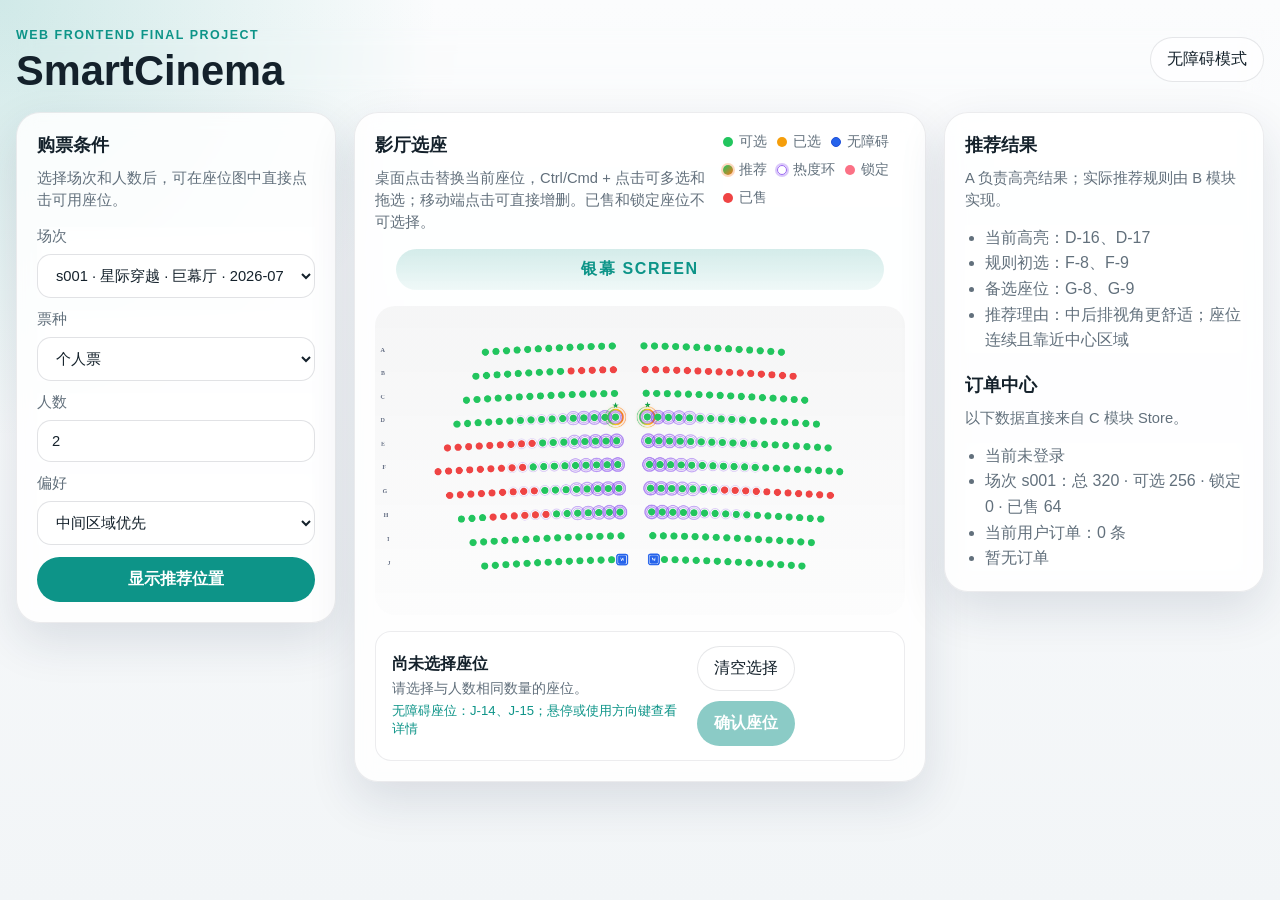
==== 03_源码/index.html @ 5b114b1e "feat: visualize recommendation and seat heat" ====
<!doctype html>
<html lang="zh-CN">
  <head>
    <meta charset="UTF-8" />
    <meta name="viewport" content="width=device-width, initial-scale=1.0" />
    <title>SmartCinema</title>
    <link rel="stylesheet" href="./css/style.css" />
  </head>
  <body>
    <div class="app-shell">
      <header class="topbar">
        <div>
          <p class="eyebrow">Web Frontend Final Project</p>
          <h1>SmartCinema</h1>
        </div>
        <button class="ghost-button" type="button">无障碍模式</button>
      </header>

      <main class="page-grid">
        <section class="panel form-panel">
          <h2>购票条件</h2>
          <p class="panel-note">选择场次和人数后，可在座位图中直接点击可用座位。</p>
          <form class="ticket-form" onsubmit="return false">
            <label>
              场次
              <select id="schedule-select" aria-label="场次"></select>
            </label>
            <label>
              票种
              <select id="ticket-type" aria-label="票种">
                <option value="single">个人票</option>
                <option value="couple">情侣票</option>
                <option value="family">家庭票</option>
                <option value="group">团体票</option>
              </select>
            </label>
            <label>
              人数
              <input id="people-count" type="number" min="1" max="8" value="2" aria-label="人数" />
            </label>
            <label>
              偏好
              <select id="preference" aria-label="偏好">
                <option value="center">中间区域优先</option>
                <option value="back">后排优先</option>
                <option value="aisle">靠过道优先</option>
              </select>
            </label>
            <button id="recommend-button" type="button" class="primary-button">显示推荐位置</button>
          </form>
        </section>

        <section class="panel seat-panel">
          <div class="panel-head">
            <div>
              <h2>影厅选座</h2>
              <p class="panel-note">桌面点击替换当前座位，Ctrl/Cmd + 点击可多选和拖选；移动端点击可直接增删。已售和锁定座位不可选择。</p>
            </div>
            <div class="legend" aria-label="座位状态图例">
              <span><i class="seat-dot available"></i>可选</span>
              <span><i class="seat-dot selected"></i>已选</span>
              <span><i class="seat-dot accessible"></i>无障碍</span>
              <span><i class="seat-dot recommended"></i>推荐</span>
              <span><i class="seat-dot heat"></i>热度环</span>
              <span><i class="seat-dot reserved"></i>锁定</span>
              <span><i class="seat-dot sold"></i>已售</span>
            </div>
          </div>

          <div class="screen-label">银幕 SCREEN</div>
          <canvas id="seat-canvas" width="960" height="560" tabindex="0" aria-label="影厅座位图"></canvas>

          <div class="selection-bar" aria-live="polite">
            <div>
              <strong id="selection-text">尚未选择座位</strong>
              <p id="selection-feedback" class="selection-feedback">请选择与人数相同数量的座位。</p>
              <p id="hover-seat" class="hover-seat">悬停或使用方向键查看座位号</p>
            </div>
            <div class="selection-actions">
              <button id="clear-selection" class="ghost-button" type="button">清空选择</button>
              <button id="submit-selection" class="primary-button" type="button" disabled>确认座位</button>
            </div>
          </div>
        </section>

        <aside class="panel side-panel">
          <section>
            <h2>推荐结果</h2>
            <p class="panel-note">A 负责高亮结果；实际推荐规则由 B 模块实现。</p>
            <ul class="result-list" id="recommendation-list"></ul>
          </section>

          <section>
            <h2>订单中心</h2>
            <p class="panel-note">以下数据直接来自 C 模块 Store。</p>
            <ul class="result-list" id="order-list"></ul>
          </section>
        </aside>
      </main>
    </div>

    <script type="module" src="./js/app.js?v=a-seatmap-3"></script>
  </body>
</html>
---- 03_源码/css/style.css ----
:root {
  color-scheme: light;
  --bg: #f2f5f7;
  --panel: rgba(255, 255, 255, 0.84);
  --panel-border: rgba(16, 24, 40, 0.08);
  --text: #14212b;
  --muted: #62707c;
  --accent: #0d9488;
  --accent-soft: rgba(13, 148, 136, 0.12);
  --danger: #ef4444;
  --warning: #f59e0b;
  --success: #22c55e;
  --shadow: 0 18px 48px rgba(24, 39, 75, 0.12);
  font-family: "Segoe UI", "PingFang SC", "Microsoft YaHei", sans-serif;
}

* {
  box-sizing: border-box;
}

body {
  margin: 0;
  min-height: 100vh;
  color: var(--text);
  background:
    radial-gradient(circle at top left, rgba(13, 148, 136, 0.18), transparent 28%),
    linear-gradient(180deg, #fbfcfd 0%, var(--bg) 100%);
}

button,
input,
select {
  font: inherit;
}

.app-shell {
  width: min(1400px, calc(100vw - 32px));
  margin: 0 auto;
  padding: 28px 0 40px;
}

.topbar,
.panel,
.ticket-form label,
.legend,
.result-list {
  backdrop-filter: blur(10px);
}

.topbar {
  display: flex;
  justify-content: space-between;
  align-items: center;
  gap: 16px;
  margin-bottom: 20px;
}

.eyebrow {
  margin: 0 0 8px;
  color: var(--accent);
  font-size: 0.78rem;
  font-weight: 700;
  letter-spacing: 0.12em;
  text-transform: uppercase;
}

h1,
h2,
p {
  margin: 0;
}

h1 {
  font-size: clamp(1.9rem, 2vw + 1rem, 3.2rem);
  line-height: 1;
}

h2 {
  font-size: 1.1rem;
  margin-bottom: 10px;
}

.page-grid {
  display: grid;
  grid-template-columns: 320px minmax(0, 1fr) 320px;
  gap: 18px;
  align-items: start;
}

.panel {
  background: var(--panel);
  border: 1px solid var(--panel-border);
  border-radius: 24px;
  box-shadow: var(--shadow);
  padding: 20px;
}

.panel-note {
  color: var(--muted);
  font-size: 0.92rem;
  line-height: 1.5;
}

.panel-head {
  display: flex;
  justify-content: space-between;
  gap: 16px;
  align-items: flex-start;
  margin-bottom: 16px;
}

.ticket-form {
  display: grid;
  gap: 12px;
  margin-top: 16px;
}

.ticket-form label {
  display: grid;
  gap: 8px;
  color: var(--muted);
  font-size: 0.92rem;
}

.ticket-form input,
.ticket-form select {
  width: 100%;
  border: 1px solid rgba(15, 23, 42, 0.12);
  border-radius: 14px;
  padding: 12px 14px;
  background: rgba(255, 255, 255, 0.88);
  color: var(--text);
}

.primary-button,
.ghost-button {
  border-radius: 999px;
  padding: 11px 16px;
  border: 1px solid transparent;
  cursor: pointer;
}

.primary-button {
  background: var(--accent);
  color: white;
  font-weight: 700;
}

.ghost-button {
  background: rgba(255, 255, 255, 0.7);
  border-color: rgba(15, 23, 42, 0.1);
  color: var(--text);
}

.screen-label {
  width: min(560px, 92%);
  margin: 0 auto 16px;
  padding: 10px 16px;
  border-radius: 999px;
  background: linear-gradient(180deg, rgba(13, 148, 136, 0.18), rgba(13, 148, 136, 0.06));
  color: var(--accent);
  text-align: center;
  font-weight: 700;
  letter-spacing: 0.1em;
}

#seat-canvas {
  width: 100%;
  height: auto;
  display: block;
  border-radius: 20px;
  background:
    linear-gradient(180deg, rgba(11, 18, 32, 0.04), rgba(11, 18, 32, 0.01)),
    rgba(255, 255, 255, 0.82);
}

.legend {
  display: flex;
  gap: 10px;
  flex-wrap: wrap;
  color: var(--muted);
  font-size: 0.85rem;
}

.legend span {
  display: inline-flex;
  align-items: center;
  gap: 6px;
}

.seat-dot {
  width: 10px;
  height: 10px;
  border-radius: 999px;
  display: inline-block;
}

.seat-dot.available {
  background: var(--success);
}

.seat-dot.selected {
  background: var(--warning);
}

.seat-dot.accessible {
  background: #2563eb;
  border: 1px solid #1d4ed8;
}

.seat-dot.recommended {
  background: linear-gradient(135deg, #22c55e, #f97316);
  box-shadow: 0 0 0 2px rgba(249, 115, 22, 0.28);
  animation: recommendation-pulse 1.2s ease-in-out infinite alternate;
}

.seat-dot.heat {
  background: transparent;
  border: 1px solid rgba(124, 58, 237, 0.75);
  box-shadow: 0 0 0 2px rgba(124, 58, 237, 0.28);
}

@keyframes recommendation-pulse {
  from {
    transform: scale(0.88);
    box-shadow: 0 0 0 1px rgba(34, 197, 94, 0.25);
  }
  to {
    transform: scale(1.16);
    box-shadow: 0 0 0 3px rgba(249, 115, 22, 0.42);
  }
}

.seat-dot.reserved {
  background: #fb7185;
}

.seat-dot.sold {
  background: var(--danger);
}

.selection-bar {
  display: flex;
  align-items: center;
  justify-content: space-between;
  gap: 16px;
  margin-top: 16px;
  padding: 14px 16px;
  border: 1px solid rgba(15, 23, 42, 0.08);
  border-radius: 16px;
  background: rgba(255, 255, 255, 0.72);
}

.selection-actions {
  display: flex;
  gap: 10px;
  flex-wrap: wrap;
}

button:disabled {
  cursor: not-allowed;
  opacity: 0.48;
}

.selection-feedback {
  margin-top: 4px;
  color: var(--muted);
  font-size: 0.88rem;
}

.hover-seat {
  margin-top: 4px;
  color: var(--accent);
  font-size: 0.82rem;
}

.selection-feedback[data-type="success"] {
  color: #15803d;
}

.selection-feedback[data-type="warning"] {
  color: #b45309;
}

#seat-canvas:focus-visible {
  outline: 3px solid rgba(13, 148, 136, 0.35);
  outline-offset: 3px;
}

.side-panel {
  display: grid;
  gap: 20px;
}

.result-list {
  margin: 14px 0 0;
  padding-left: 20px;
  color: var(--muted);
  line-height: 1.6;
}

@media (max-width: 1180px) {
  .page-grid {
    grid-template-columns: 1fr;
  }
}

@media (max-width: 720px) {
  .app-shell {
    width: min(100vw - 20px, 1400px);
    padding-top: 18px;
  }

  .topbar,
  .panel-head,
  .selection-bar {
    flex-direction: column;
    align-items: stretch;
  }

  .selection-actions > button {
    flex: 1;
  }

  .panel {
    border-radius: 18px;
    padding: 16px;
  }
}
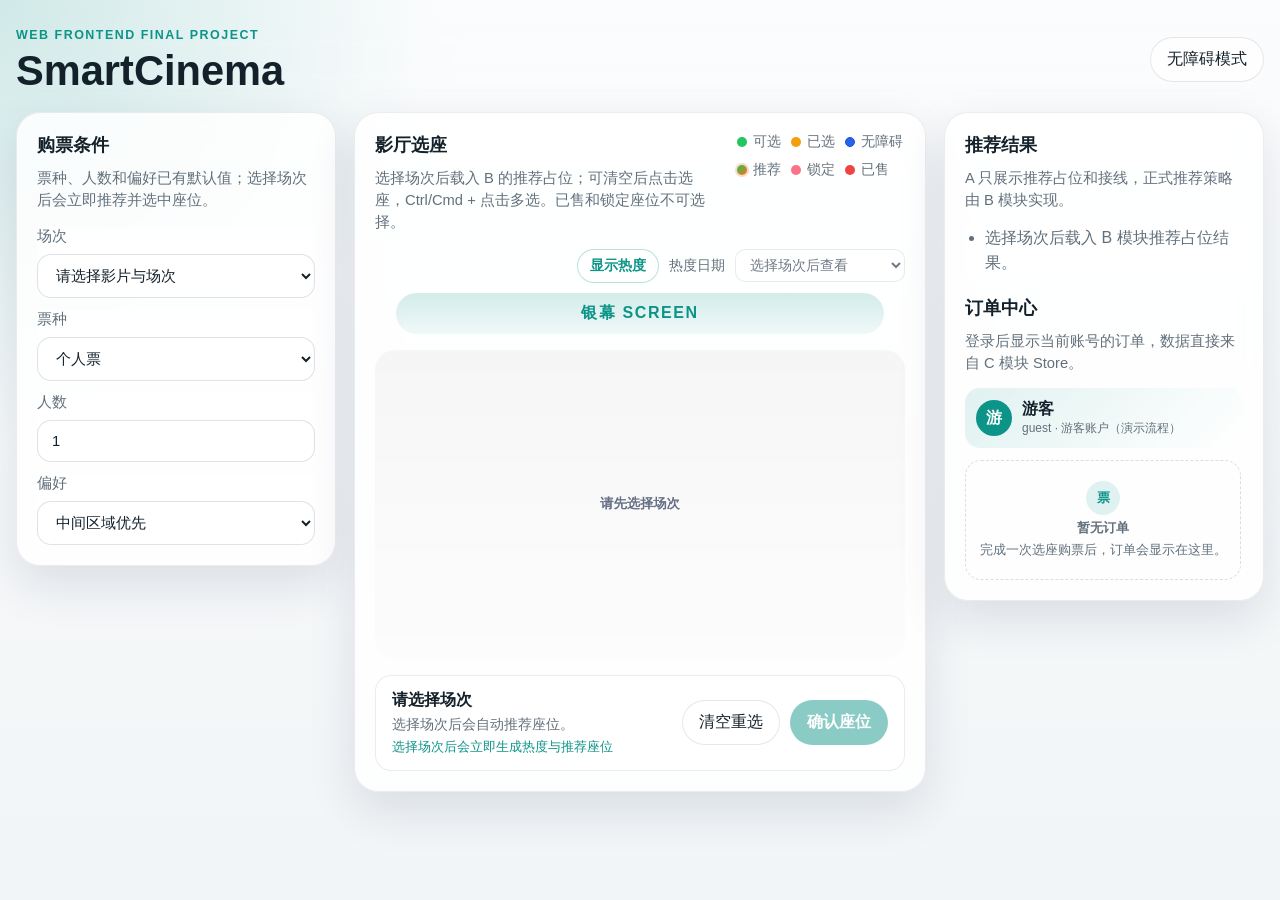
==== commit 93399d5c: "feat: complete canvas booking integration" ====
--- a/03_源码/index.html
+++ b/03_源码/index.html
@@ -13,13 +13,13 @@
           <p class="eyebrow">Web Frontend Final Project</p>
           <h1>SmartCinema</h1>
         </div>
-        <button class="ghost-button" type="button">无障碍模式</button>
+        <button id="accessibility-mode-button" class="ghost-button" type="button" aria-pressed="false">无障碍模式</button>
       </header>
 
       <main class="page-grid">
         <section class="panel form-panel">
           <h2>购票条件</h2>
-          <p class="panel-note">选择场次和人数后，可在座位图中直接点击可用座位。</p>
+          <p class="panel-note">票种、人数和偏好已有默认值；选择场次后会立即推荐并选中座位。</p>
           <form class="ticket-form" onsubmit="return false">
             <label>
               场次
@@ -36,7 +36,7 @@
             </label>
             <label>
               人数
-              <input id="people-count" type="number" min="1" max="8" value="2" aria-label="人数" />
+              <input id="people-count" type="number" min="1" value="1" aria-label="人数" />
             </label>
             <label>
               偏好
@@ -46,7 +46,6 @@
                 <option value="aisle">靠过道优先</option>
               </select>
             </label>
-            <button id="recommend-button" type="button" class="primary-button">显示推荐位置</button>
           </form>
         </section>
 
@@ -54,30 +53,39 @@
           <div class="panel-head">
             <div>
               <h2>影厅选座</h2>
-              <p class="panel-note">桌面点击替换当前座位，Ctrl/Cmd + 点击可多选和拖选；移动端点击可直接增删。已售和锁定座位不可选择。</p>
+              <p class="panel-note">选择场次后载入 B 的推荐占位；可清空后点击选座，Ctrl/Cmd + 点击多选。已售和锁定座位不可选择。</p>
             </div>
             <div class="legend" aria-label="座位状态图例">
               <span><i class="seat-dot available"></i>可选</span>
               <span><i class="seat-dot selected"></i>已选</span>
               <span><i class="seat-dot accessible"></i>无障碍</span>
               <span><i class="seat-dot recommended"></i>推荐</span>
-              <span><i class="seat-dot heat"></i>热度环</span>
+              <span class="heat-legend-item" hidden><i class="seat-dot heat-hot"></i>热门</span>
+              <span class="heat-legend-item" hidden><i class="seat-dot heat-medium"></i>一般</span>
+              <span class="heat-legend-item" hidden><i class="seat-dot heat-cold"></i>冷门</span>
               <span><i class="seat-dot reserved"></i>锁定</span>
               <span><i class="seat-dot sold"></i>已售</span>
             </div>
           </div>
 
+          <div class="heat-toolbar">
+            <button id="heat-toggle" class="heat-toggle" type="button" aria-pressed="false">显示热度</button>
+            <label for="heat-day-select">热度日期</label>
+            <select id="heat-day-select" aria-label="热度日期" disabled>
+              <option value="6">选择场次后查看</option>
+            </select>
+          </div>
           <div class="screen-label">银幕 SCREEN</div>
           <canvas id="seat-canvas" width="960" height="560" tabindex="0" aria-label="影厅座位图"></canvas>
 
           <div class="selection-bar" aria-live="polite">
             <div>
-              <strong id="selection-text">尚未选择座位</strong>
-              <p id="selection-feedback" class="selection-feedback">请选择与人数相同数量的座位。</p>
-              <p id="hover-seat" class="hover-seat">悬停或使用方向键查看座位号</p>
+              <strong id="selection-text">请选择场次</strong>
+              <p id="selection-feedback" class="selection-feedback">选择场次后会自动推荐座位。</p>
+              <p id="hover-seat" class="hover-seat">选择场次后会立即生成热度与推荐座位</p>
             </div>
             <div class="selection-actions">
-              <button id="clear-selection" class="ghost-button" type="button">清空选择</button>
+              <button id="clear-selection" class="ghost-button" type="button">清空重选</button>
               <button id="submit-selection" class="primary-button" type="button" disabled>确认座位</button>
             </div>
           </div>
@@ -86,19 +94,32 @@
         <aside class="panel side-panel">
           <section>
             <h2>推荐结果</h2>
-            <p class="panel-note">A 负责高亮结果；实际推荐规则由 B 模块实现。</p>
+            <p class="panel-note">A 只展示推荐占位和接线，正式推荐策略由 B 模块实现。</p>
             <ul class="result-list" id="recommendation-list"></ul>
           </section>
 
           <section>
             <h2>订单中心</h2>
-            <p class="panel-note">以下数据直接来自 C 模块 Store。</p>
-            <ul class="result-list" id="order-list"></ul>
+            <p class="panel-note">登录后显示当前账号的订单，数据直接来自 C 模块 Store。</p>
+            <div id="order-list" class="order-center"></div>
           </section>
         </aside>
       </main>
     </div>
 
-    <script type="module" src="./js/app.js?v=a-seatmap-3"></script>
+    <dialog id="payment-dialog" class="payment-dialog" aria-labelledby="payment-dialog-title">
+      <div class="payment-dialog-card">
+        <p class="eyebrow">ORDER PAYMENT</p>
+        <h2 id="payment-dialog-title">确认支付</h2>
+        <div id="payment-summary" class="payment-summary"></div>
+        <p class="panel-note">座位已锁定 15 分钟。支付后变为已售，取消订单会立即释放座位。</p>
+        <div class="payment-actions">
+          <button id="cancel-payment" class="ghost-button" type="button">取消订单</button>
+          <button id="confirm-payment" class="primary-button" type="button">确认支付</button>
+        </div>
+      </div>
+    </dialog>
+
+    <script type="module" src="./js/app.js?v=guest-curve-1"></script>
   </body>
 </html>
--- a/03_源码/css/style.css
+++ b/03_源码/css/style.css
@@ -188,6 +188,10 @@
   gap: 6px;
 }
 
+.legend .heat-legend-item[hidden] {
+  display: none;
+}
+
 .seat-dot {
   width: 10px;
   height: 10px;
@@ -203,6 +207,53 @@
   background: var(--warning);
 }
 
+.payment-dialog {
+  width: min(92vw, 520px);
+  padding: 0;
+  border: 0;
+  border-radius: 24px;
+  background: transparent;
+  box-shadow: 0 24px 80px rgba(15, 23, 42, 0.3);
+}
+
+.payment-dialog::backdrop {
+  background: rgba(15, 23, 42, 0.48);
+  backdrop-filter: blur(5px);
+}
+
+.payment-dialog-card {
+  padding: 26px;
+  background: #ffffff;
+}
+
+.payment-summary {
+  display: grid;
+  gap: 8px;
+  margin: 18px 0;
+  padding: 16px;
+  border-radius: 16px;
+  background: #f8fafc;
+  color: #334155;
+}
+
+.payment-summary strong {
+  color: #0f172a;
+}
+
+.payment-actions {
+  display: flex;
+  justify-content: flex-end;
+  gap: 12px;
+  margin-top: 22px;
+}
+
+.ghost-button.is-active,
+.ghost-button[aria-pressed="true"] {
+  color: #1d4ed8;
+  border-color: rgba(37, 99, 235, 0.45);
+  background: rgba(219, 234, 254, 0.78);
+}
+
 .seat-dot.accessible {
   background: #2563eb;
   border: 1px solid #1d4ed8;
@@ -214,10 +265,54 @@
   animation: recommendation-pulse 1.2s ease-in-out infinite alternate;
 }
 
-.seat-dot.heat {
-  background: transparent;
-  border: 1px solid rgba(124, 58, 237, 0.75);
-  box-shadow: 0 0 0 2px rgba(124, 58, 237, 0.28);
+.seat-dot.heat-hot {
+  background: #ef4444;
+  box-shadow: 0 0 5px 3px rgba(239, 68, 68, 0.2);
+}
+
+.seat-dot.heat-medium {
+  background: #f59e0b;
+  box-shadow: 0 0 5px 3px rgba(245, 158, 11, 0.2);
+}
+
+.seat-dot.heat-cold {
+  background: #3b82f6;
+  box-shadow: 0 0 5px 3px rgba(59, 130, 246, 0.2);
+}
+
+.heat-toolbar {
+  display: flex;
+  align-items: center;
+  justify-content: flex-end;
+  gap: 10px;
+  margin: 10px 0;
+  color: var(--muted);
+  font-size: 0.86rem;
+}
+
+.heat-toggle {
+  padding: 7px 12px;
+  border: 1px solid rgba(13, 148, 136, 0.28);
+  border-radius: 999px;
+  background: rgba(255, 255, 255, 0.86);
+  color: var(--accent);
+  font-weight: 700;
+  cursor: pointer;
+}
+
+.heat-toggle[aria-pressed="true"] {
+  background: var(--accent);
+  color: #ffffff;
+  box-shadow: 0 5px 14px rgba(13, 148, 136, 0.24);
+}
+
+.heat-toolbar select {
+  min-width: 170px;
+  padding: 7px 10px;
+  border: 1px solid rgba(15, 23, 42, 0.12);
+  border-radius: 10px;
+  background: #ffffff;
+  color: #334155;
 }
 
 @keyframes recommendation-pulse {
@@ -299,6 +394,191 @@
   line-height: 1.6;
 }
 
+.order-center {
+  display: grid;
+  gap: 12px;
+  margin-top: 14px;
+}
+
+.order-account {
+  display: flex;
+  align-items: center;
+  gap: 10px;
+  padding: 11px;
+  border-radius: 15px;
+  background: linear-gradient(135deg, rgba(13, 148, 136, 0.12), rgba(255, 255, 255, 0.72));
+}
+
+.order-account > div {
+  display: grid;
+  min-width: 0;
+}
+
+.order-account span:not(.order-avatar),
+.order-owner {
+  color: var(--muted);
+  font-size: 0.75rem;
+}
+
+.order-avatar {
+  display: grid;
+  width: 36px;
+  height: 36px;
+  flex: 0 0 36px;
+  place-items: center;
+  border-radius: 50%;
+  background: var(--accent);
+  color: #ffffff;
+  font-weight: 800;
+}
+
+.inventory-summary {
+  display: flex;
+  flex-wrap: wrap;
+  gap: 5px 9px;
+  padding: 9px 11px;
+  border-radius: 12px;
+  background: #f8fafc;
+  color: var(--muted);
+  font-size: 0.74rem;
+}
+
+.inventory-summary strong {
+  width: 100%;
+  color: #334155;
+}
+
+.order-card-list {
+  display: grid;
+  gap: 10px;
+  max-height: 620px;
+  overflow: auto;
+  padding-right: 2px;
+}
+
+.order-card {
+  padding: 13px;
+  border: 1px solid rgba(15, 23, 42, 0.08);
+  border-radius: 16px;
+  background: rgba(255, 255, 255, 0.88);
+  box-shadow: 0 7px 20px rgba(15, 23, 42, 0.05);
+}
+
+.order-card-head,
+.order-card-actions {
+  display: flex;
+  justify-content: space-between;
+  align-items: flex-start;
+  gap: 8px;
+}
+
+.order-card-head > div {
+  display: grid;
+  min-width: 0;
+}
+
+.order-movie {
+  overflow: hidden;
+  font-weight: 800;
+  text-overflow: ellipsis;
+  white-space: nowrap;
+}
+
+.order-number {
+  color: #94a3b8;
+  font-size: 0.68rem;
+}
+
+.order-status {
+  flex: 0 0 auto;
+  padding: 3px 7px;
+  border-radius: 999px;
+  background: #f1f5f9;
+  color: #475569;
+  font-size: 0.7rem;
+  font-weight: 800;
+}
+
+.status-booked { background: #fef3c7; color: #b45309; }
+.status-purchased { background: #dcfce7; color: #15803d; }
+.status-cancelled,
+.status-refunded { background: #f1f5f9; color: #64748b; }
+
+.order-card-details {
+  display: grid;
+  grid-template-columns: 1fr 1fr;
+  gap: 7px 10px;
+  margin-top: 11px;
+  color: #334155;
+  font-size: 0.76rem;
+}
+
+.order-card-details span {
+  display: grid;
+  gap: 1px;
+}
+
+.order-card-details b {
+  color: #94a3b8;
+  font-size: 0.66rem;
+  font-weight: 600;
+}
+
+.pickup-code {
+  color: var(--accent);
+  font-weight: 900;
+  letter-spacing: 0.08em;
+}
+
+.order-owner {
+  margin-top: 8px;
+}
+
+.order-card-actions {
+  justify-content: flex-end;
+  margin-top: 11px;
+}
+
+.order-card-actions button {
+  padding: 6px 10px;
+  border: 0;
+  border-radius: 999px;
+  background: var(--accent);
+  color: #ffffff;
+  font-size: 0.73rem;
+  font-weight: 700;
+  cursor: pointer;
+}
+
+.order-card-actions .order-action-secondary {
+  border: 1px solid rgba(15, 23, 42, 0.1);
+  background: #ffffff;
+  color: #475569;
+}
+
+.order-empty {
+  display: grid;
+  justify-items: center;
+  gap: 5px;
+  padding: 20px 12px;
+  border: 1px dashed rgba(15, 23, 42, 0.14);
+  border-radius: 16px;
+  color: var(--muted);
+  text-align: center;
+  font-size: 0.8rem;
+}
+
+.order-empty-icon {
+  display: grid;
+  width: 34px;
+  height: 34px;
+  place-items: center;
+  border-radius: 50%;
+  background: var(--accent-soft);
+  color: var(--accent);
+  font-weight: 900;
+}
+
 @media (max-width: 1180px) {
   .page-grid {
     grid-template-columns: 1fr;
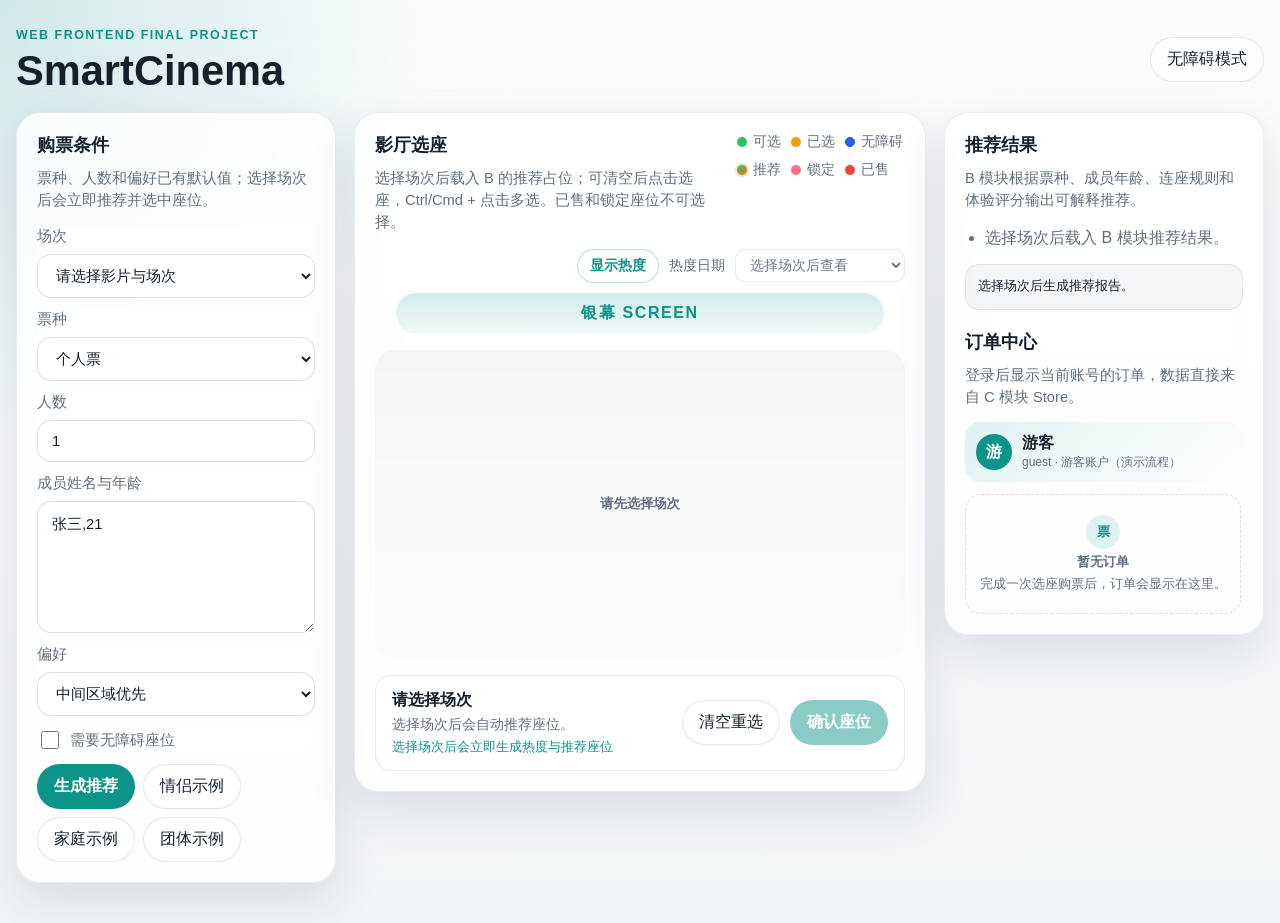
==== commit 4ff5412b: "feat: align recommendation module with dev store" ====
--- a/03_源码/index.html
+++ b/03_源码/index.html
@@ -39,6 +39,10 @@
               <input id="people-count" type="number" min="1" value="1" aria-label="人数" />
             </label>
             <label>
+              成员姓名与年龄
+              <textarea id="passengers-input" rows="5" aria-label="成员姓名与年龄" placeholder="张三,21&#10;李四,22">张三,21</textarea>
+            </label>
+            <label>
               偏好
               <select id="preference" aria-label="偏好">
                 <option value="center">中间区域优先</option>
@@ -46,6 +50,16 @@
                 <option value="aisle">靠过道优先</option>
               </select>
             </label>
+            <label class="checkbox-line">
+              <input id="need-accessibility" type="checkbox" />
+              需要无障碍座位
+            </label>
+            <div class="debug-buttons">
+              <button id="apply-recommendation" class="primary-button" type="button">生成推荐</button>
+              <button class="ghost-button" type="button" data-demo="couple">情侣示例</button>
+              <button class="ghost-button" type="button" data-demo="family">家庭示例</button>
+              <button class="ghost-button" type="button" data-demo="group">团体示例</button>
+            </div>
           </form>
         </section>
 
@@ -94,8 +108,9 @@
         <aside class="panel side-panel">
           <section>
             <h2>推荐结果</h2>
-            <p class="panel-note">A 只展示推荐占位和接线，正式推荐策略由 B 模块实现。</p>
+            <p class="panel-note">B 模块根据票种、成员年龄、连座规则和体验评分输出可解释推荐。</p>
             <ul class="result-list" id="recommendation-list"></ul>
+            <pre class="debug-output" id="recommendation-debug">选择场次后生成推荐报告。</pre>
           </section>
 
           <section>
--- a/03_源码/css/style.css
+++ b/03_源码/css/style.css
@@ -29,7 +29,8 @@
 
 button,
 input,
-select {
+select,
+textarea {
   font: inherit;
 }
 
@@ -123,13 +124,36 @@
 }
 
 .ticket-form input,
-.ticket-form select {
+.ticket-form select,
+.ticket-form textarea {
   width: 100%;
   border: 1px solid rgba(15, 23, 42, 0.12);
   border-radius: 14px;
   padding: 12px 14px;
   background: rgba(255, 255, 255, 0.88);
   color: var(--text);
+}
+
+.ticket-form textarea {
+  resize: vertical;
+  line-height: 1.45;
+}
+
+.checkbox-line {
+  grid-template-columns: auto 1fr;
+  align-items: center;
+  color: var(--text);
+}
+
+.checkbox-line input {
+  width: 18px;
+  height: 18px;
+}
+
+.debug-buttons {
+  display: flex;
+  gap: 8px;
+  flex-wrap: wrap;
 }
 
 .primary-button,
@@ -394,6 +418,17 @@
   line-height: 1.6;
 }
 
+.debug-output {
+  margin: 14px 0 0;
+  padding: 12px;
+  border: 1px solid rgba(15, 23, 42, 0.08);
+  border-radius: 14px;
+  background: rgba(15, 23, 42, 0.04);
+  color: var(--text);
+  white-space: pre-wrap;
+  line-height: 1.5;
+}
+
 .order-center {
   display: grid;
   gap: 12px;
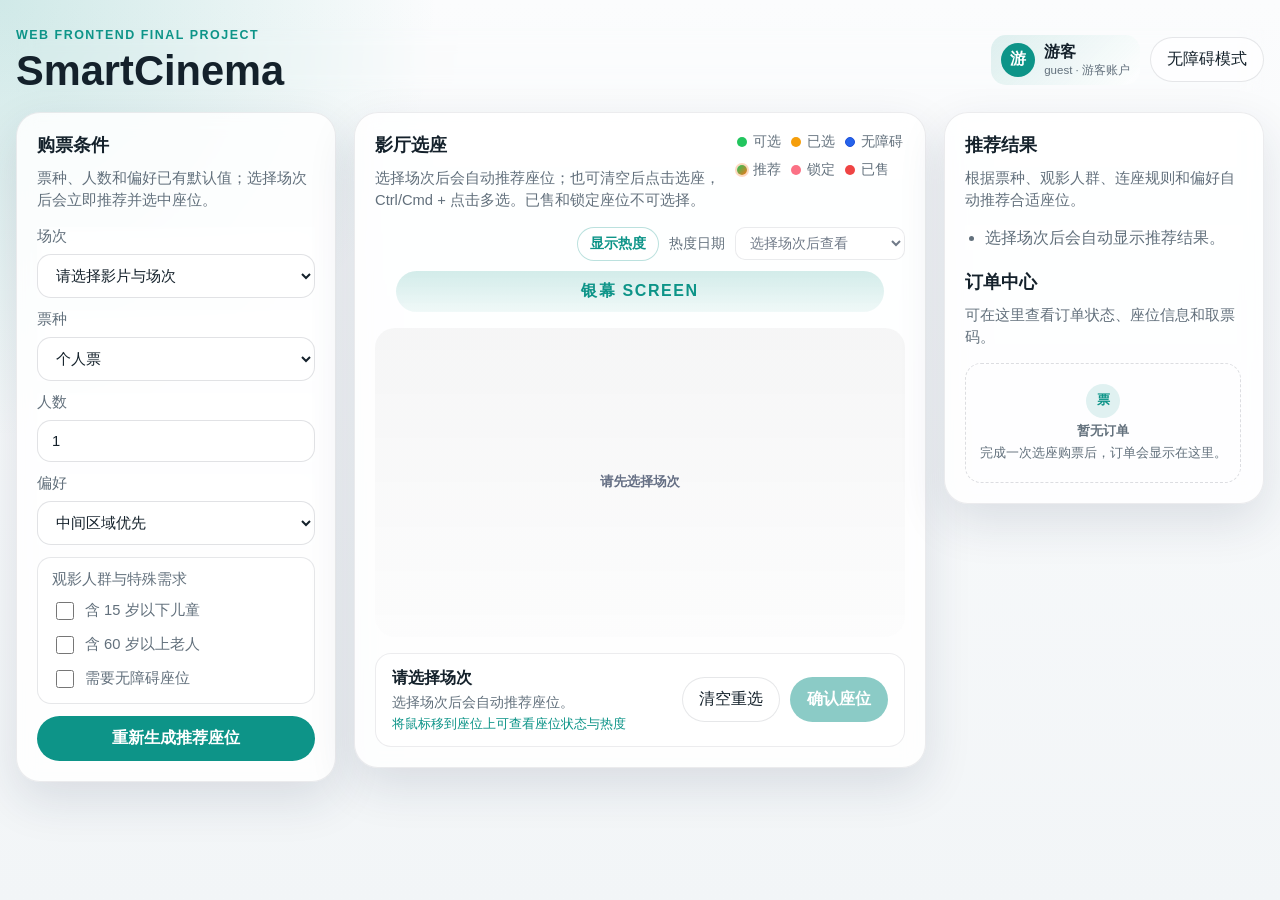
==== commit 6cde6b61: "feat: integrate seat booking flow and group recommendations" ====
--- a/03_源码/index.html
+++ b/03_源码/index.html
@@ -13,7 +13,10 @@
           <p class="eyebrow">Web Frontend Final Project</p>
           <h1>SmartCinema</h1>
         </div>
-        <button id="accessibility-mode-button" class="ghost-button" type="button" aria-pressed="false">无障碍模式</button>
+        <div class="topbar-actions">
+          <div id="user-summary" class="user-summary" aria-label="当前账号"></div>
+          <button id="accessibility-mode-button" class="ghost-button" type="button" aria-pressed="false">无障碍模式</button>
+        </div>
       </header>
 
       <main class="page-grid">
@@ -39,10 +42,6 @@
               <input id="people-count" type="number" min="1" value="1" aria-label="人数" />
             </label>
             <label>
-              成员姓名与年龄
-              <textarea id="passengers-input" rows="5" aria-label="成员姓名与年龄" placeholder="张三,21&#10;李四,22">张三,21</textarea>
-            </label>
-            <label>
               偏好
               <select id="preference" aria-label="偏好">
                 <option value="center">中间区域优先</option>
@@ -50,16 +49,22 @@
                 <option value="aisle">靠过道优先</option>
               </select>
             </label>
-            <label class="checkbox-line">
-              <input id="need-accessibility" type="checkbox" />
-              需要无障碍座位
-            </label>
-            <div class="debug-buttons">
-              <button id="apply-recommendation" class="primary-button" type="button">生成推荐</button>
-              <button class="ghost-button" type="button" data-demo="couple">情侣示例</button>
-              <button class="ghost-button" type="button" data-demo="family">家庭示例</button>
-              <button class="ghost-button" type="button" data-demo="group">团体示例</button>
+            <div class="checkbox-group" role="group" aria-label="观影人群与特殊需求">
+              <span class="checkbox-group-title">观影人群与特殊需求</span>
+              <label class="checkbox-line">
+                <input id="has-teen" type="checkbox" />
+                含 15 岁以下儿童
+              </label>
+              <label class="checkbox-line">
+                <input id="has-senior" type="checkbox" />
+                含 60 岁以上老人
+              </label>
+              <label class="checkbox-line">
+                <input id="need-accessibility" type="checkbox" />
+                需要无障碍座位
+              </label>
             </div>
+            <button id="apply-recommendation" class="primary-button recommendation-action" type="button">重新生成推荐座位</button>
           </form>
         </section>
 
@@ -67,7 +72,7 @@
           <div class="panel-head">
             <div>
               <h2>影厅选座</h2>
-              <p class="panel-note">选择场次后载入 B 的推荐占位；可清空后点击选座，Ctrl/Cmd + 点击多选。已售和锁定座位不可选择。</p>
+              <p class="panel-note">选择场次后会自动推荐座位；也可清空后点击选座，Ctrl/Cmd + 点击多选。已售和锁定座位不可选择。</p>
             </div>
             <div class="legend" aria-label="座位状态图例">
               <span><i class="seat-dot available"></i>可选</span>
@@ -83,6 +88,7 @@
           </div>
 
           <div class="heat-toolbar">
+            <div id="current-inventory" class="inventory-summary" hidden></div>
             <button id="heat-toggle" class="heat-toggle" type="button" aria-pressed="false">显示热度</button>
             <label for="heat-day-select">热度日期</label>
             <select id="heat-day-select" aria-label="热度日期" disabled>
@@ -96,7 +102,7 @@
             <div>
               <strong id="selection-text">请选择场次</strong>
               <p id="selection-feedback" class="selection-feedback">选择场次后会自动推荐座位。</p>
-              <p id="hover-seat" class="hover-seat">选择场次后会立即生成热度与推荐座位</p>
+              <p id="hover-seat" class="hover-seat">将鼠标移到座位上可查看座位状态与热度</p>
             </div>
             <div class="selection-actions">
               <button id="clear-selection" class="ghost-button" type="button">清空重选</button>
@@ -108,14 +114,13 @@
         <aside class="panel side-panel">
           <section>
             <h2>推荐结果</h2>
-            <p class="panel-note">B 模块根据票种、成员年龄、连座规则和体验评分输出可解释推荐。</p>
+            <p class="panel-note">根据票种、观影人群、连座规则和偏好自动推荐合适座位。</p>
             <ul class="result-list" id="recommendation-list"></ul>
-            <pre class="debug-output" id="recommendation-debug">选择场次后生成推荐报告。</pre>
           </section>
 
           <section>
             <h2>订单中心</h2>
-            <p class="panel-note">登录后显示当前账号的订单，数据直接来自 C 模块 Store。</p>
+            <p class="panel-note">可在这里查看订单状态、座位信息和取票码。</p>
             <div id="order-list" class="order-center"></div>
           </section>
         </aside>
@@ -127,9 +132,9 @@
         <p class="eyebrow">ORDER PAYMENT</p>
         <h2 id="payment-dialog-title">确认支付</h2>
         <div id="payment-summary" class="payment-summary"></div>
-        <p class="panel-note">座位已锁定 15 分钟。支付后变为已售，取消订单会立即释放座位。</p>
+        <p class="panel-note">座位已锁定 15 分钟。关闭窗口不会取消订单，可在订单中心继续支付或主动取消。</p>
         <div class="payment-actions">
-          <button id="cancel-payment" class="ghost-button" type="button">取消订单</button>
+          <button id="defer-payment" class="ghost-button" type="button">稍后支付</button>
           <button id="confirm-payment" class="primary-button" type="button">确认支付</button>
         </div>
       </div>
--- a/03_源码/css/style.css
+++ b/03_源码/css/style.css
@@ -56,6 +56,44 @@
   margin-bottom: 20px;
 }
 
+.topbar-actions {
+  display: flex;
+  align-items: center;
+  gap: 10px;
+}
+
+.user-summary {
+  display: flex;
+  align-items: center;
+  gap: 9px;
+  min-width: 0;
+  padding: 7px 10px;
+  border-radius: 15px;
+  background: linear-gradient(135deg, rgba(13, 148, 136, 0.12), rgba(255, 255, 255, 0.72));
+}
+
+.user-summary > div {
+  display: grid;
+  min-width: 0;
+}
+
+.user-summary span:not(.user-avatar) {
+  color: var(--muted);
+  font-size: 0.72rem;
+}
+
+.user-avatar {
+  display: grid;
+  width: 34px;
+  height: 34px;
+  flex: 0 0 34px;
+  place-items: center;
+  border-radius: 50%;
+  background: var(--accent);
+  color: #ffffff;
+  font-weight: 800;
+}
+
 .eyebrow {
   margin: 0 0 8px;
   color: var(--accent);
@@ -150,10 +188,23 @@
   height: 18px;
 }
 
-.debug-buttons {
-  display: flex;
-  gap: 8px;
-  flex-wrap: wrap;
+.checkbox-group {
+  display: grid;
+  gap: 10px;
+  padding: 12px 14px;
+  border: 1px solid rgba(15, 23, 42, 0.1);
+  border-radius: 14px;
+  background: rgba(255, 255, 255, 0.6);
+}
+
+.checkbox-group-title {
+  color: var(--muted);
+  font-size: 0.92rem;
+}
+
+.recommendation-action {
+  width: 100%;
+  justify-content: center;
 }
 
 .primary-button,
@@ -306,12 +357,29 @@
 
 .heat-toolbar {
   display: flex;
+  flex-wrap: wrap;
   align-items: center;
   justify-content: flex-end;
   gap: 10px;
   margin: 10px 0;
   color: var(--muted);
   font-size: 0.86rem;
+}
+
+.heat-toolbar .heat-toggle {
+  margin-left: auto;
+}
+
+.heat-toolbar .inventory-summary {
+  align-items: center;
+}
+
+.heat-toolbar .inventory-summary strong {
+  width: auto;
+}
+
+.heat-toolbar .inventory-summary[hidden] {
+  display: none;
 }
 
 .heat-toggle {
@@ -388,9 +456,11 @@
 }
 
 .hover-seat {
+  min-height: 1.2em;
   margin-top: 4px;
   color: var(--accent);
   font-size: 0.82rem;
+  line-height: 1.2;
 }
 
 .selection-feedback[data-type="success"] {
@@ -418,53 +488,15 @@
   line-height: 1.6;
 }
 
-.debug-output {
-  margin: 14px 0 0;
-  padding: 12px;
-  border: 1px solid rgba(15, 23, 42, 0.08);
-  border-radius: 14px;
-  background: rgba(15, 23, 42, 0.04);
-  color: var(--text);
-  white-space: pre-wrap;
-  line-height: 1.5;
-}
-
 .order-center {
   display: grid;
   gap: 12px;
   margin-top: 14px;
 }
 
-.order-account {
-  display: flex;
-  align-items: center;
-  gap: 10px;
-  padding: 11px;
-  border-radius: 15px;
-  background: linear-gradient(135deg, rgba(13, 148, 136, 0.12), rgba(255, 255, 255, 0.72));
-}
-
-.order-account > div {
-  display: grid;
-  min-width: 0;
-}
-
-.order-account span:not(.order-avatar),
 .order-owner {
   color: var(--muted);
   font-size: 0.75rem;
-}
-
-.order-avatar {
-  display: grid;
-  width: 36px;
-  height: 36px;
-  flex: 0 0 36px;
-  place-items: center;
-  border-radius: 50%;
-  background: var(--accent);
-  color: #ffffff;
-  font-weight: 800;
 }
 
 .inventory-summary {
@@ -633,6 +665,10 @@
     align-items: stretch;
   }
 
+  .topbar-actions {
+    justify-content: space-between;
+  }
+
   .selection-actions > button {
     flex: 1;
   }
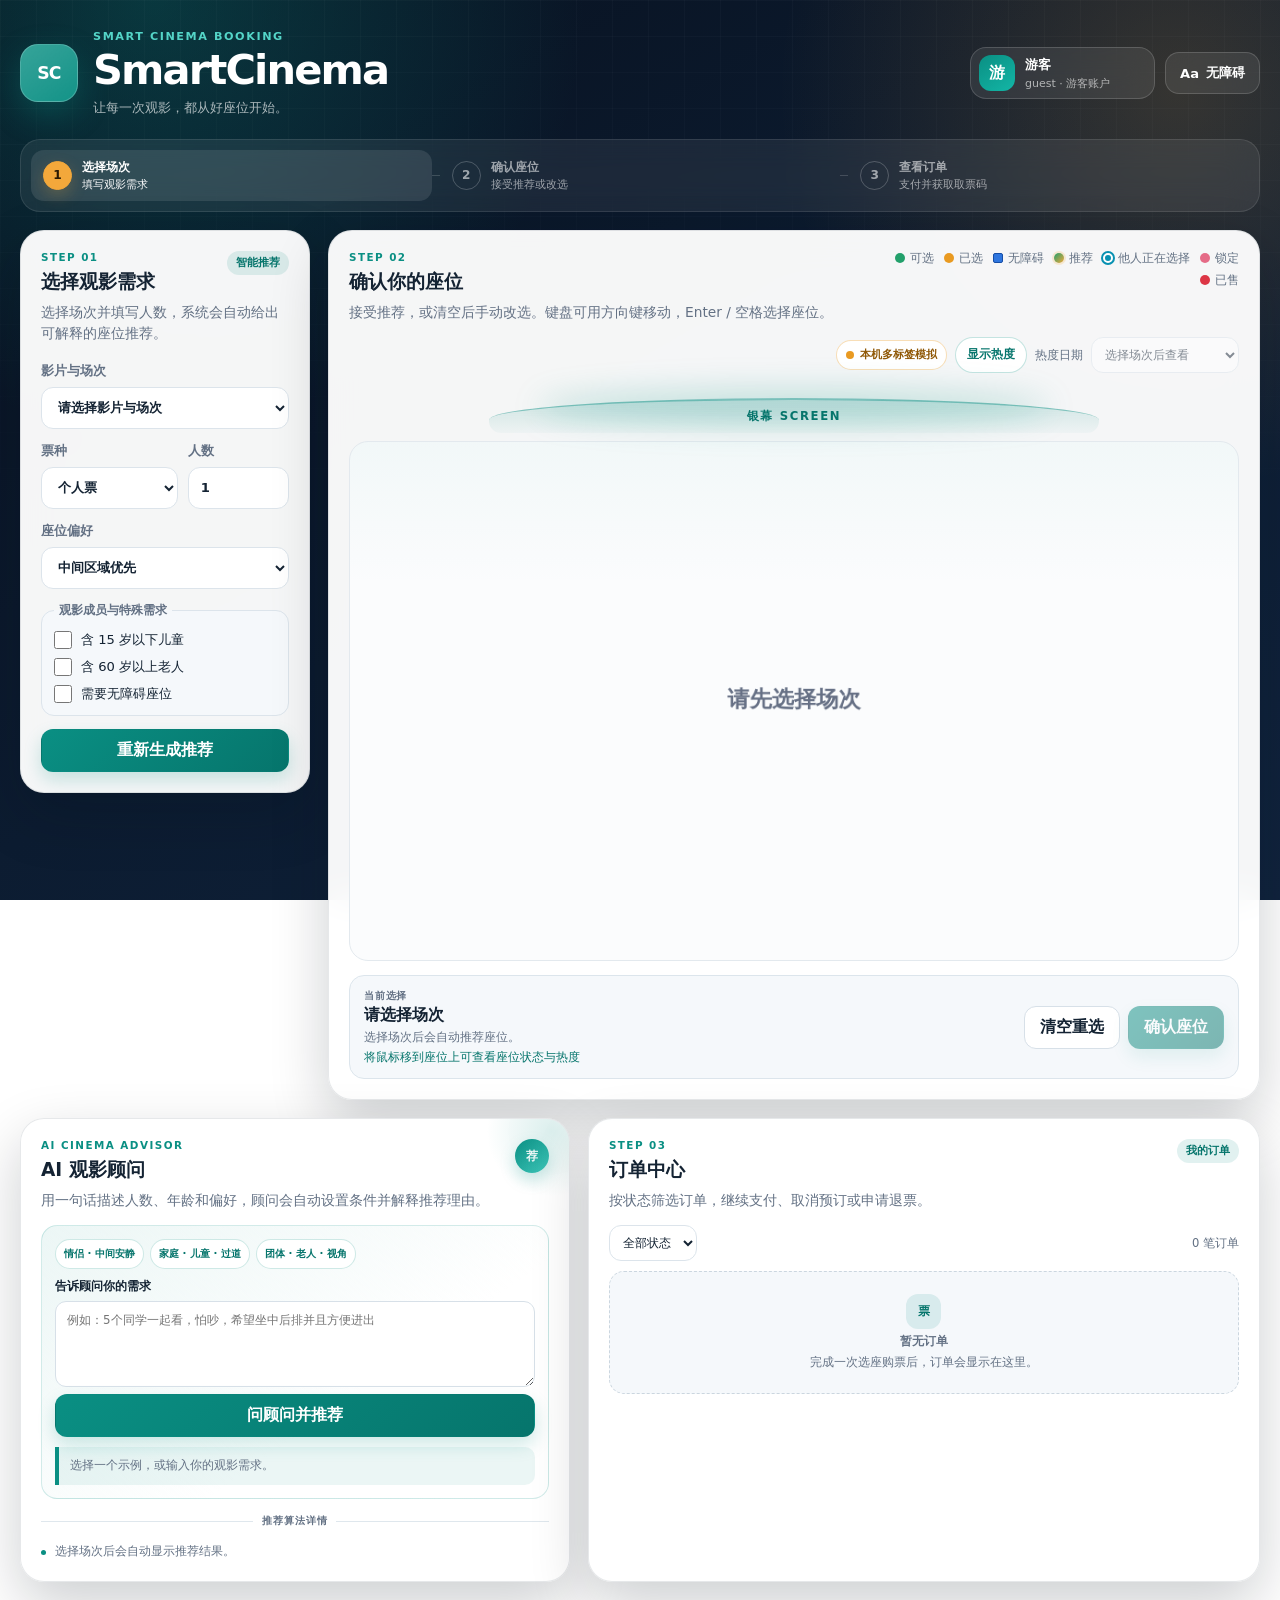
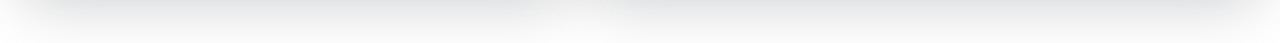
==== commit f25e0052: "feat: complete accessibility UI and bonus features" ====
--- a/03_源码/index.html
+++ b/03_源码/index.html
@@ -3,82 +3,149 @@
   <head>
     <meta charset="UTF-8" />
     <meta name="viewport" content="width=device-width, initial-scale=1.0" />
-    <title>SmartCinema</title>
-    <link rel="stylesheet" href="./css/style.css" />
+    <meta
+      name="description"
+      content="SmartCinema 智能影院选座系统：三步完成场次推荐、智能选座与模拟购票。"
+    />
+    <meta name="theme-color" content="#08111f" />
+    <title>SmartCinema · 智能影院选座</title>
+    <link rel="stylesheet" href="./css/style.css?v=feature-suite-6" />
   </head>
   <body>
+    <a class="skip-link" href="#booking-workspace">跳到购票区</a>
+
     <div class="app-shell">
       <header class="topbar">
-        <div>
-          <p class="eyebrow">Web Frontend Final Project</p>
-          <h1>SmartCinema</h1>
-        </div>
+        <div class="brand-lockup">
+          <span class="brand-mark" aria-hidden="true">SC</span>
+          <div>
+            <p class="eyebrow">SMART CINEMA BOOKING</p>
+            <h1>SmartCinema</h1>
+            <p class="brand-subtitle">让每一次观影，都从好座位开始。</p>
+          </div>
+        </div>
+
         <div class="topbar-actions">
-          <div id="user-summary" class="user-summary" aria-label="当前账号"></div>
-          <button id="accessibility-mode-button" class="ghost-button" type="button" aria-pressed="false">无障碍模式</button>
+          <button
+            id="user-summary"
+            class="user-summary"
+            type="button"
+            aria-haspopup="dialog"
+            aria-controls="auth-dialog"
+            aria-label="打开账号中心"
+          >
+            <span class="user-avatar" aria-hidden="true">?</span>
+            <span class="user-summary-copy">
+              <strong>正在载入</strong>
+              <span>账号中心</span>
+            </span>
+          </button>
+          <button
+            id="accessibility-mode-button"
+            class="utility-button"
+            type="button"
+            aria-haspopup="dialog"
+            aria-controls="accessibility-dialog"
+            aria-pressed="false"
+          >
+            <span aria-hidden="true">Aa</span>
+            无障碍
+          </button>
         </div>
       </header>
 
-      <main class="page-grid">
-        <section class="panel form-panel">
-          <h2>购票条件</h2>
-          <p class="panel-note">票种、人数和偏好已有默认值；选择场次后会立即推荐并选中座位。</p>
-          <form class="ticket-form" onsubmit="return false">
-            <label>
-              场次
-              <select id="schedule-select" aria-label="场次"></select>
-            </label>
-            <label>
-              票种
-              <select id="ticket-type" aria-label="票种">
-                <option value="single">个人票</option>
-                <option value="couple">情侣票</option>
-                <option value="family">家庭票</option>
-                <option value="group">团体票</option>
-              </select>
-            </label>
-            <label>
-              人数
-              <input id="people-count" type="number" min="1" value="1" aria-label="人数" />
-            </label>
-            <label>
-              偏好
-              <select id="preference" aria-label="偏好">
+      <nav class="booking-progress" aria-label="购票进度">
+        <ol>
+          <li id="progress-step-1" class="is-current" aria-current="step">
+            <span>1</span>
+            <div><strong>选择场次</strong><small>填写观影需求</small></div>
+          </li>
+          <li id="progress-step-2">
+            <span>2</span>
+            <div><strong>确认座位</strong><small>接受推荐或改选</small></div>
+          </li>
+          <li id="progress-step-3">
+            <span>3</span>
+            <div><strong>查看订单</strong><small>支付并获取取票码</small></div>
+          </li>
+        </ol>
+      </nav>
+
+      <main id="booking-workspace" class="page-grid" tabindex="-1">
+        <section class="panel form-panel" aria-labelledby="conditions-title">
+          <div class="panel-title-row">
+            <div>
+              <p class="panel-kicker">STEP 01</p>
+              <h2 id="conditions-title">选择观影需求</h2>
+            </div>
+            <span class="live-badge">智能推荐</span>
+          </div>
+          <p class="panel-note">选择场次并填写人数，系统会自动给出可解释的座位推荐。</p>
+
+          <form id="ticket-form" class="ticket-form">
+            <label for="schedule-select">
+              <span>影片与场次</span>
+              <select id="schedule-select" required></select>
+            </label>
+            <div class="form-row">
+              <label for="ticket-type">
+                <span>票种</span>
+                <select id="ticket-type">
+                  <option value="single">个人票</option>
+                  <option value="couple">情侣票</option>
+                  <option value="family">家庭票</option>
+                  <option value="group">团体票</option>
+                </select>
+              </label>
+              <label for="people-count">
+                <span>人数</span>
+                <input id="people-count" type="number" min="1" max="20" value="1" inputmode="numeric" />
+              </label>
+            </div>
+            <label for="preference">
+              <span>座位偏好</span>
+              <select id="preference">
                 <option value="center">中间区域优先</option>
                 <option value="back">后排优先</option>
                 <option value="aisle">靠过道优先</option>
               </select>
             </label>
-            <div class="checkbox-group" role="group" aria-label="观影人群与特殊需求">
-              <span class="checkbox-group-title">观影人群与特殊需求</span>
-              <label class="checkbox-line">
+            <fieldset class="checkbox-group">
+              <legend>观影成员与特殊需求</legend>
+              <label class="checkbox-line" for="has-teen">
                 <input id="has-teen" type="checkbox" />
-                含 15 岁以下儿童
-              </label>
-              <label class="checkbox-line">
+                <span>含 15 岁以下儿童</span>
+              </label>
+              <label class="checkbox-line" for="has-senior">
                 <input id="has-senior" type="checkbox" />
-                含 60 岁以上老人
-              </label>
-              <label class="checkbox-line">
+                <span>含 60 岁以上老人</span>
+              </label>
+              <label class="checkbox-line" for="need-accessibility">
                 <input id="need-accessibility" type="checkbox" />
-                需要无障碍座位
-              </label>
-            </div>
-            <button id="apply-recommendation" class="primary-button recommendation-action" type="button">重新生成推荐座位</button>
+                <span>需要无障碍座位</span>
+              </label>
+            </fieldset>
+            <button id="apply-recommendation" class="primary-button recommendation-action" type="button">
+              重新生成推荐
+            </button>
           </form>
         </section>
 
-        <section class="panel seat-panel">
+        <section class="panel seat-panel" aria-labelledby="seat-map-title">
           <div class="panel-head">
             <div>
-              <h2>影厅选座</h2>
-              <p class="panel-note">选择场次后会自动推荐座位；也可清空后点击选座，Ctrl/Cmd + 点击多选。已售和锁定座位不可选择。</p>
+              <p class="panel-kicker">STEP 02</p>
+              <h2 id="seat-map-title">确认你的座位</h2>
+              <p class="panel-note">
+                接受推荐，或清空后手动改选。键盘可用方向键移动，Enter / 空格选择座位。
+              </p>
             </div>
             <div class="legend" aria-label="座位状态图例">
               <span><i class="seat-dot available"></i>可选</span>
               <span><i class="seat-dot selected"></i>已选</span>
               <span><i class="seat-dot accessible"></i>无障碍</span>
               <span><i class="seat-dot recommended"></i>推荐</span>
+              <span><i class="seat-dot remote"></i>他人正在选择</span>
               <span class="heat-legend-item" hidden><i class="seat-dot heat-hot"></i>热门</span>
               <span class="heat-legend-item" hidden><i class="seat-dot heat-medium"></i>一般</span>
               <span class="heat-legend-item" hidden><i class="seat-dot heat-cold"></i>冷门</span>
@@ -89,57 +156,280 @@
 
           <div class="heat-toolbar">
             <div id="current-inventory" class="inventory-summary" hidden></div>
+            <span id="realtime-status" class="realtime-status" data-state="connecting" role="status">
+              <i aria-hidden="true"></i><span>多人同步连接中…</span>
+            </span>
             <button id="heat-toggle" class="heat-toggle" type="button" aria-pressed="false">显示热度</button>
             <label for="heat-day-select">热度日期</label>
-            <select id="heat-day-select" aria-label="热度日期" disabled>
+            <select id="heat-day-select" disabled>
               <option value="6">选择场次后查看</option>
             </select>
           </div>
-          <div class="screen-label">银幕 SCREEN</div>
-          <canvas id="seat-canvas" width="960" height="560" tabindex="0" aria-label="影厅座位图"></canvas>
+
+          <div class="screen-wrap" aria-hidden="true">
+            <span class="screen-glow"></span>
+            <div class="screen-label">银幕 SCREEN</div>
+          </div>
+
+          <div class="canvas-wrap">
+            <canvas
+              id="seat-canvas"
+              width="960"
+              height="560"
+              tabindex="0"
+              aria-label="影厅座位图。选择场次后可使用方向键移动，按 Enter 或空格选择。"
+            ></canvas>
+          </div>
 
           <div class="selection-bar" aria-live="polite">
-            <div>
+            <div class="selection-copy">
+              <span class="selection-label">当前选择</span>
               <strong id="selection-text">请选择场次</strong>
               <p id="selection-feedback" class="selection-feedback">选择场次后会自动推荐座位。</p>
               <p id="hover-seat" class="hover-seat">将鼠标移到座位上可查看座位状态与热度</p>
             </div>
             <div class="selection-actions">
-              <button id="clear-selection" class="ghost-button" type="button">清空重选</button>
+              <button id="clear-selection" class="secondary-button" type="button">清空重选</button>
               <button id="submit-selection" class="primary-button" type="button" disabled>确认座位</button>
             </div>
           </div>
         </section>
 
-        <aside class="panel side-panel">
-          <section>
-            <h2>推荐结果</h2>
-            <p class="panel-note">根据票种、观影人群、连座规则和偏好自动推荐合适座位。</p>
+        <aside class="side-panel" aria-label="推荐与订单信息">
+          <section class="panel recommendation-panel" aria-labelledby="recommendation-title">
+            <div class="panel-title-row">
+              <div>
+                <p class="panel-kicker">AI CINEMA ADVISOR</p>
+                <h2 id="recommendation-title">AI 观影顾问</h2>
+              </div>
+              <span class="score-orbit" aria-hidden="true">荐</span>
+            </div>
+            <p class="panel-note">用一句话描述人数、年龄和偏好，顾问会自动设置条件并解释推荐理由。</p>
+
+            <div class="advisor-shell">
+              <div class="advisor-prompts" aria-label="顾问问题示例">
+                <button type="button" data-advisor-prompt="我们两个人约会，想坐中间，比较怕吵">情侣 · 中间安静</button>
+                <button type="button" data-advisor-prompt="一家四口，有孩子，希望靠过道方便进出">家庭 · 儿童 · 过道</button>
+                <button type="button" data-advisor-prompt="8人团体，有老人，希望视角好一些">团体 · 老人 · 视角</button>
+              </div>
+              <form id="advisor-form" class="advisor-form">
+                <label for="advisor-question">告诉顾问你的需求</label>
+                <textarea
+                  id="advisor-question"
+                  rows="3"
+                  maxlength="180"
+                  placeholder="例如：5个同学一起看，怕吵，希望坐中后排并且方便进出"
+                  required
+                ></textarea>
+                <button class="primary-button advisor-submit" type="submit">问顾问并推荐</button>
+              </form>
+              <div id="advisor-answer" class="advisor-answer" aria-live="polite">
+                <p>选择一个示例，或输入你的观影需求。</p>
+              </div>
+            </div>
+
+            <div class="recommendation-divider"><span>推荐算法详情</span></div>
             <ul class="result-list" id="recommendation-list"></ul>
           </section>
 
-          <section>
-            <h2>订单中心</h2>
-            <p class="panel-note">可在这里查看订单状态、座位信息和取票码。</p>
+          <section class="panel orders-panel" aria-labelledby="orders-title">
+            <div class="panel-title-row">
+              <div>
+                <p class="panel-kicker">STEP 03</p>
+                <h2 id="orders-title">订单中心</h2>
+              </div>
+              <span id="order-scope-badge" class="scope-badge">我的订单</span>
+            </div>
+            <p class="panel-note">按状态筛选订单，继续支付、取消预订或申请退票。</p>
+
+            <div class="order-toolbar">
+              <label for="order-status-filter">
+                <span class="visually-hidden">筛选订单状态</span>
+                <select id="order-status-filter">
+                  <option value="">全部状态</option>
+                  <option value="booked">待支付</option>
+                  <option value="purchased">已支付</option>
+                  <option value="cancelled">已取消</option>
+                  <option value="refunded">已退票</option>
+                </select>
+              </label>
+              <span id="order-count" class="order-count" aria-live="polite">0 笔订单</span>
+            </div>
+
             <div id="order-list" class="order-center"></div>
+            <nav id="order-pagination" class="order-pagination" aria-label="订单分页" hidden>
+              <button id="order-page-previous" class="icon-button" type="button" aria-label="上一页">←</button>
+              <span id="order-page-status">第 1 / 1 页</span>
+              <button id="order-page-next" class="icon-button" type="button" aria-label="下一页">→</button>
+            </nav>
           </section>
         </aside>
       </main>
+
+      <footer class="site-footer">
+        <span>SmartCinema · 清华大学《Web 前端技术实训》课程项目</span>
+        <span>本系统仅模拟支付，不会产生真实交易</span>
+      </footer>
     </div>
 
-    <dialog id="payment-dialog" class="payment-dialog" aria-labelledby="payment-dialog-title">
-      <div class="payment-dialog-card">
+    <dialog id="payment-dialog" class="app-dialog" aria-labelledby="payment-dialog-title">
+      <div class="dialog-card payment-dialog-card">
         <p class="eyebrow">ORDER PAYMENT</p>
-        <h2 id="payment-dialog-title">确认支付</h2>
+        <h2 id="payment-dialog-title">确认模拟支付</h2>
         <div id="payment-summary" class="payment-summary"></div>
-        <p class="panel-note">座位已锁定 15 分钟。关闭窗口不会取消订单，可在订单中心继续支付或主动取消。</p>
-        <div class="payment-actions">
-          <button id="defer-payment" class="ghost-button" type="button">稍后支付</button>
+        <p class="panel-note">
+          座位已锁定 15 分钟。暂不支付不会取消订单，可稍后从订单中心继续处理。
+        </p>
+        <div class="dialog-actions">
+          <button id="defer-payment" class="secondary-button" type="button">稍后支付</button>
           <button id="confirm-payment" class="primary-button" type="button">确认支付</button>
         </div>
       </div>
     </dialog>
 
-    <script type="module" src="./js/app.js?v=guest-curve-1"></script>
+    <dialog id="auth-dialog" class="app-dialog auth-dialog" aria-labelledby="auth-dialog-title">
+      <div class="dialog-card">
+        <div class="dialog-head">
+          <div>
+            <p class="eyebrow">ACCOUNT CENTER</p>
+            <h2 id="auth-dialog-title">账号中心</h2>
+          </div>
+          <button class="dialog-close icon-button" type="button" data-close-dialog="auth-dialog" aria-label="关闭账号中心">×</button>
+        </div>
+
+        <div class="auth-current">
+          <span id="auth-current-avatar" class="user-avatar" aria-hidden="true">?</span>
+          <div>
+            <strong id="auth-current-name">游客</strong>
+            <span id="auth-current-role">当前使用游客模式</span>
+          </div>
+          <button id="logout-button" class="text-button" type="button">退出到游客</button>
+        </div>
+
+        <div class="auth-tabs" role="tablist" aria-label="登录或注册">
+          <button id="login-tab" role="tab" type="button" aria-selected="true" aria-controls="login-panel">登录</button>
+          <button id="register-tab" role="tab" type="button" aria-selected="false" aria-controls="register-panel">注册</button>
+        </div>
+
+        <section id="login-panel" class="auth-panel" role="tabpanel" aria-labelledby="login-tab">
+          <form id="login-form" class="auth-form">
+            <label for="login-username">
+              <span>用户名</span>
+              <input id="login-username" name="username" autocomplete="username" required />
+            </label>
+            <label for="login-password">
+              <span>密码</span>
+              <input id="login-password" name="password" type="password" autocomplete="current-password" required />
+            </label>
+            <button class="primary-button" type="submit">登录并继续购票</button>
+          </form>
+          <div class="demo-accounts" aria-label="演示账号">
+            <span>演示账号</span>
+            <button type="button" data-demo-username="testuser" data-demo-password="123456">普通用户</button>
+            <button type="button" data-demo-username="admin" data-demo-password="admin123">管理员</button>
+          </div>
+        </section>
+
+        <section id="register-panel" class="auth-panel" role="tabpanel" aria-labelledby="register-tab" hidden>
+          <form id="register-form" class="auth-form">
+            <label for="register-username">
+              <span>用户名</span>
+              <input id="register-username" name="username" minlength="3" maxlength="24" autocomplete="username" required />
+            </label>
+            <label for="register-password">
+              <span>密码</span>
+              <input id="register-password" name="password" type="password" minlength="6" autocomplete="new-password" required />
+            </label>
+            <label for="register-password-confirm">
+              <span>确认密码</span>
+              <input id="register-password-confirm" name="password-confirm" type="password" minlength="6" autocomplete="new-password" required />
+            </label>
+            <button class="primary-button" type="submit">创建账号</button>
+          </form>
+        </section>
+
+        <p id="auth-feedback" class="dialog-feedback" aria-live="polite">
+          也可以关闭窗口，继续使用游客模式体验完整流程。
+        </p>
+      </div>
+    </dialog>
+
+    <dialog
+      id="accessibility-dialog"
+      class="app-dialog accessibility-dialog"
+      aria-labelledby="accessibility-dialog-title"
+    >
+      <div class="dialog-card">
+        <div class="dialog-head">
+          <div>
+            <p class="eyebrow">ACCESSIBILITY</p>
+            <h2 id="accessibility-dialog-title">无障碍与显示设置</h2>
+          </div>
+          <button
+            class="dialog-close icon-button"
+            type="button"
+            data-close-dialog="accessibility-dialog"
+            aria-label="关闭无障碍设置"
+          >×</button>
+        </div>
+        <p class="panel-note">设置会保存在当前账号，下次打开时自动恢复。</p>
+
+        <form id="accessibility-form" class="accessibility-form">
+          <div class="accessibility-options">
+            <label class="switch-line switch-line-master" for="accessibility-master">
+              <span>
+                <strong>无障碍购票辅助</strong>
+                <small>自动选择后排偏好，并优先推荐无障碍座位</small>
+              </span>
+              <input id="accessibility-master" type="checkbox" role="switch" />
+            </label>
+            <label class="switch-line" for="large-text-setting">
+              <span><strong>大字体</strong><small>放大正文、表单和操作按钮</small></span>
+              <input id="large-text-setting" type="checkbox" role="switch" />
+            </label>
+            <label class="switch-line" for="high-contrast-setting">
+              <span><strong>高对比度</strong><small>强化文字、边框和焦点状态</small></span>
+              <input id="high-contrast-setting" type="checkbox" role="switch" />
+            </label>
+            <label class="switch-line" for="color-blind-setting">
+              <span><strong>色盲友好配色</strong><small>使用蓝、橙与图形标记区分座位</small></span>
+              <input id="color-blind-setting" type="checkbox" role="switch" />
+            </label>
+            <label class="switch-line" for="reduce-motion-setting">
+              <span><strong>减少动画</strong><small>关闭推荐座位脉冲和界面过渡</small></span>
+              <input id="reduce-motion-setting" type="checkbox" role="switch" />
+            </label>
+            <label class="switch-line" for="voice-prompt-setting">
+              <span><strong>语音提示</strong><small>朗读重要的选座与订单结果（浏览器支持时）</small></span>
+              <input id="voice-prompt-setting" type="checkbox" role="switch" />
+            </label>
+            <label class="personalization-line" for="theme-setting">
+              <span><strong>个性化界面主题</strong><small>选择影院主色与背景氛围</small></span>
+              <select id="theme-setting">
+                <option value="ocean">午夜青</option>
+                <option value="violet">星河紫</option>
+                <option value="gold">暖金幕</option>
+              </select>
+            </label>
+          </div>
+          <p
+            id="accessibility-feedback"
+            class="dialog-feedback"
+            data-type="info"
+            role="status"
+            aria-live="polite"
+            hidden
+          ></p>
+          <div class="dialog-actions">
+            <button id="reset-accessibility" class="secondary-button" type="button">恢复默认</button>
+            <button class="primary-button" type="submit">保存设置</button>
+          </div>
+        </form>
+      </div>
+    </dialog>
+
+    <div id="app-announcer" class="visually-hidden" aria-live="assertive" aria-atomic="true"></div>
+
+    <script type="module" src="./js/app.js?v=feature-suite-6"></script>
   </body>
 </html>
--- a/03_源码/css/style.css
+++ b/03_源码/css/style.css
@@ -1,30 +1,60 @@
 :root {
   color-scheme: light;
-  --bg: #f2f5f7;
-  --panel: rgba(255, 255, 255, 0.84);
-  --panel-border: rgba(16, 24, 40, 0.08);
-  --text: #14212b;
-  --muted: #62707c;
-  --accent: #0d9488;
-  --accent-soft: rgba(13, 148, 136, 0.12);
-  --danger: #ef4444;
-  --warning: #f59e0b;
-  --success: #22c55e;
-  --shadow: 0 18px 48px rgba(24, 39, 75, 0.12);
-  font-family: "Segoe UI", "PingFang SC", "Microsoft YaHei", sans-serif;
+  --page-bg: #08111f;
+  --page-bg-soft: #10233d;
+  --panel: rgba(255, 255, 255, 0.96);
+  --panel-strong: #ffffff;
+  --panel-soft: #f5f8fb;
+  --panel-border: rgba(18, 36, 55, 0.1);
+  --text: #142333;
+  --muted: #637184;
+  --accent: #0a8f83;
+  --accent-deep: #06756c;
+  --accent-soft: rgba(10, 143, 131, 0.12);
+  --accent-warm: #f3a83b;
+  --danger: #dc3545;
+  --warning: #e99a21;
+  --success: #22a06b;
+  --focus: #1d7afc;
+  --shadow: 0 22px 58px rgba(2, 13, 27, 0.2);
+  --shadow-soft: 0 10px 28px rgba(18, 36, 55, 0.09);
+  --radius-lg: 24px;
+  --radius-md: 16px;
+  --radius-sm: 11px;
+  font-family: "Segoe UI", "PingFang SC", "Microsoft YaHei", system-ui, sans-serif;
 }
 
 * {
   box-sizing: border-box;
 }
 
+html {
+  scroll-behavior: smooth;
+}
+
 body {
   margin: 0;
+  min-width: 320px;
   min-height: 100vh;
   color: var(--text);
   background:
-    radial-gradient(circle at top left, rgba(13, 148, 136, 0.18), transparent 28%),
-    linear-gradient(180deg, #fbfcfd 0%, var(--bg) 100%);
+    radial-gradient(circle at 12% 0%, rgba(10, 143, 131, 0.3), transparent 27rem),
+    radial-gradient(circle at 92% 10%, rgba(243, 168, 59, 0.18), transparent 25rem),
+    linear-gradient(150deg, var(--page-bg) 0%, #0c1c31 52%, var(--page-bg-soft) 100%);
+  background-attachment: fixed;
+}
+
+body::before {
+  position: fixed;
+  inset: 0;
+  z-index: -1;
+  background-image:
+    linear-gradient(rgba(255, 255, 255, 0.025) 1px, transparent 1px),
+    linear-gradient(90deg, rgba(255, 255, 255, 0.025) 1px, transparent 1px);
+  background-size: 36px 36px;
+  content: "";
+  mask-image: linear-gradient(to bottom, black, transparent 70%);
+  pointer-events: none;
 }
 
 button,
@@ -34,26 +64,153 @@
   font: inherit;
 }
 
+button,
+select,
+input {
+  min-height: 42px;
+}
+
+button {
+  touch-action: manipulation;
+}
+
+button,
+select {
+  cursor: pointer;
+}
+
+button:disabled,
+select:disabled {
+  cursor: not-allowed;
+  opacity: 0.5;
+}
+
+button,
+input,
+select,
+textarea {
+  transition:
+    border-color 160ms ease,
+    box-shadow 160ms ease,
+    background-color 160ms ease,
+    color 160ms ease,
+    transform 160ms ease;
+}
+
+:where(button, input, select, textarea, [tabindex]):focus-visible {
+  outline: 3px solid color-mix(in srgb, var(--focus) 68%, transparent);
+  outline-offset: 3px;
+}
+
+[hidden] {
+  display: none !important;
+}
+
+h1,
+h2,
+p {
+  margin: 0;
+}
+
+h1 {
+  color: #ffffff;
+  font-size: clamp(2rem, 2vw + 1rem, 3.25rem);
+  line-height: 0.98;
+  letter-spacing: -0.045em;
+}
+
+h2 {
+  margin-bottom: 8px;
+  font-size: 1.16rem;
+  line-height: 1.3;
+}
+
+.skip-link {
+  position: fixed;
+  top: 10px;
+  left: 10px;
+  z-index: 100;
+  padding: 10px 14px;
+  border-radius: 10px;
+  background: #ffffff;
+  color: #08111f;
+  font-weight: 800;
+  transform: translateY(-160%);
+}
+
+.skip-link:focus {
+  transform: translateY(0);
+}
+
+.visually-hidden {
+  position: absolute !important;
+  width: 1px !important;
+  height: 1px !important;
+  padding: 0 !important;
+  margin: -1px !important;
+  overflow: hidden !important;
+  clip: rect(0, 0, 0, 0) !important;
+  white-space: nowrap !important;
+  border: 0 !important;
+}
+
 .app-shell {
-  width: min(1400px, calc(100vw - 32px));
+  width: min(1560px, calc(100vw - 40px));
   margin: 0 auto;
-  padding: 28px 0 40px;
-}
-
-.topbar,
-.panel,
-.ticket-form label,
-.legend,
-.result-list {
-  backdrop-filter: blur(10px);
+  padding: 30px 0 26px;
 }
 
 .topbar {
   display: flex;
   justify-content: space-between;
   align-items: center;
-  gap: 16px;
-  margin-bottom: 20px;
+  gap: 24px;
+  margin-bottom: 22px;
+}
+
+.brand-lockup {
+  display: flex;
+  align-items: center;
+  gap: 15px;
+}
+
+.brand-mark {
+  display: grid;
+  width: 58px;
+  height: 58px;
+  flex: 0 0 58px;
+  place-items: center;
+  border: 1px solid rgba(255, 255, 255, 0.2);
+  border-radius: 18px;
+  background:
+    linear-gradient(145deg, rgba(255, 255, 255, 0.18), rgba(255, 255, 255, 0.04)),
+    var(--accent);
+  box-shadow: 0 12px 32px rgba(10, 143, 131, 0.32);
+  color: #ffffff;
+  font-size: 1.08rem;
+  font-weight: 900;
+  letter-spacing: -0.05em;
+}
+
+.eyebrow,
+.panel-kicker {
+  margin: 0 0 7px;
+  color: #54d5c8;
+  font-size: 0.7rem;
+  font-weight: 800;
+  letter-spacing: 0.14em;
+  text-transform: uppercase;
+}
+
+.panel-kicker {
+  color: var(--accent);
+  font-size: 0.65rem;
+}
+
+.brand-subtitle {
+  margin-top: 8px;
+  color: rgba(255, 255, 255, 0.66);
+  font-size: 0.83rem;
 }
 
 .topbar-actions {
@@ -65,470 +222,869 @@
 .user-summary {
   display: flex;
   align-items: center;
+  gap: 10px;
+  min-width: 185px;
+  padding: 7px 12px 7px 8px;
+  border: 1px solid rgba(255, 255, 255, 0.16);
+  border-radius: 16px;
+  background: rgba(255, 255, 255, 0.08);
+  color: #ffffff;
+  text-align: left;
+  backdrop-filter: blur(14px);
+}
+
+.user-summary:hover,
+.utility-button:hover {
+  border-color: rgba(255, 255, 255, 0.34);
+  background: rgba(255, 255, 255, 0.14);
+  transform: translateY(-1px);
+}
+
+.user-avatar {
+  display: grid;
+  width: 36px;
+  height: 36px;
+  flex: 0 0 36px;
+  place-items: center;
+  border-radius: 12px;
+  background: linear-gradient(145deg, var(--accent), #13b6a6);
+  color: #ffffff;
+  font-weight: 900;
+  text-transform: uppercase;
+}
+
+.user-summary-copy {
+  display: grid;
+  min-width: 0;
+}
+
+.user-summary-copy strong {
+  overflow: hidden;
+  font-size: 0.84rem;
+  text-overflow: ellipsis;
+  white-space: nowrap;
+}
+
+.user-summary-copy > span {
+  margin-top: 2px;
+  color: rgba(255, 255, 255, 0.62);
+  font-size: 0.69rem;
+}
+
+.utility-button {
+  display: inline-flex;
+  align-items: center;
+  gap: 7px;
+  padding: 8px 14px;
+  border: 1px solid rgba(255, 255, 255, 0.16);
+  border-radius: 14px;
+  background: rgba(255, 255, 255, 0.08);
+  color: #ffffff;
+  font-size: 0.82rem;
+  font-weight: 700;
+  backdrop-filter: blur(14px);
+}
+
+.utility-button > span {
+  font-weight: 900;
+}
+
+.utility-button[aria-pressed="true"] {
+  border-color: rgba(84, 213, 200, 0.7);
+  background: rgba(10, 143, 131, 0.36);
+  box-shadow: 0 0 0 3px rgba(84, 213, 200, 0.12);
+}
+
+.booking-progress {
+  margin: 0 0 18px;
+  padding: 10px;
+  border: 1px solid rgba(255, 255, 255, 0.1);
+  border-radius: 20px;
+  background: rgba(255, 255, 255, 0.07);
+  backdrop-filter: blur(15px);
+}
+
+.booking-progress ol {
+  display: grid;
+  grid-template-columns: repeat(3, 1fr);
+  gap: 8px;
+  margin: 0;
+  padding: 0;
+  list-style: none;
+}
+
+.booking-progress li {
+  position: relative;
+  display: flex;
+  align-items: center;
+  gap: 10px;
+  min-width: 0;
+  padding: 9px 12px;
+  border-radius: 13px;
+  color: rgba(255, 255, 255, 0.58);
+}
+
+.booking-progress li::after {
+  position: absolute;
+  top: 50%;
+  right: -8px;
+  width: 8px;
+  height: 1px;
+  background: rgba(255, 255, 255, 0.16);
+  content: "";
+}
+
+.booking-progress li:last-child::after {
+  display: none;
+}
+
+.booking-progress li > span {
+  display: grid;
+  width: 29px;
+  height: 29px;
+  flex: 0 0 29px;
+  place-items: center;
+  border: 1px solid rgba(255, 255, 255, 0.22);
+  border-radius: 50%;
+  font-size: 0.76rem;
+  font-weight: 900;
+}
+
+.booking-progress li > div {
+  display: grid;
+  min-width: 0;
+}
+
+.booking-progress strong {
+  color: inherit;
+  font-size: 0.78rem;
+}
+
+.booking-progress small {
+  margin-top: 2px;
+  overflow: hidden;
+  font-size: 0.66rem;
+  text-overflow: ellipsis;
+  white-space: nowrap;
+}
+
+.booking-progress li.is-current,
+.booking-progress li.is-complete {
+  color: #ffffff;
+}
+
+.booking-progress li.is-current {
+  background: rgba(255, 255, 255, 0.1);
+}
+
+.booking-progress li.is-current > span {
+  border-color: var(--accent-warm);
+  background: var(--accent-warm);
+  color: #2a1a03;
+  box-shadow: 0 6px 16px rgba(243, 168, 59, 0.24);
+}
+
+.booking-progress li.is-complete > span {
+  border-color: var(--accent);
+  background: var(--accent);
+  color: #ffffff;
+}
+
+.page-grid {
+  display: grid;
+  grid-template-columns: 290px minmax(520px, 1fr) 330px;
+  gap: 18px;
+  align-items: start;
+}
+
+.panel {
+  min-width: 0;
+  padding: 20px;
+  border: 1px solid var(--panel-border);
+  border-radius: var(--radius-lg);
+  background: var(--panel);
+  box-shadow: var(--shadow);
+  backdrop-filter: blur(18px);
+}
+
+.form-panel,
+.side-panel {
+  position: sticky;
+  top: 18px;
+}
+
+.panel-title-row,
+.panel-head {
+  display: flex;
+  justify-content: space-between;
+  align-items: flex-start;
+  gap: 14px;
+}
+
+.panel-head {
+  margin-bottom: 14px;
+}
+
+.panel-note {
+  color: var(--muted);
+  font-size: 0.86rem;
+  line-height: 1.55;
+}
+
+.live-badge,
+.scope-badge {
+  flex: 0 0 auto;
+  padding: 5px 9px;
+  border-radius: 999px;
+  background: var(--accent-soft);
+  color: var(--accent-deep);
+  font-size: 0.66rem;
+  font-weight: 800;
+}
+
+.scope-badge.is-admin {
+  background: rgba(243, 168, 59, 0.18);
+  color: #9a5b00;
+}
+
+.ticket-form {
+  display: grid;
+  gap: 13px;
+  margin-top: 17px;
+}
+
+.ticket-form label,
+.auth-form label {
+  display: grid;
+  gap: 7px;
+  color: var(--muted);
+  font-size: 0.82rem;
+  font-weight: 650;
+}
+
+.form-row {
+  display: grid;
+  grid-template-columns: minmax(0, 1.15fr) minmax(82px, 0.85fr);
+  gap: 10px;
+}
+
+.ticket-form input,
+.ticket-form select,
+.auth-form input,
+.order-toolbar select,
+.heat-toolbar select {
+  width: 100%;
+  border: 1px solid #dce4eb;
+  border-radius: 12px;
+  background: #ffffff;
+  color: var(--text);
+}
+
+.ticket-form input,
+.ticket-form select,
+.auth-form input {
+  padding: 10px 12px;
+}
+
+.ticket-form :where(input, select):hover,
+.auth-form input:hover,
+.order-toolbar select:hover,
+.heat-toolbar select:hover {
+  border-color: #b6c5d1;
+}
+
+.ticket-form :where(input, select):focus,
+.auth-form input:focus,
+.order-toolbar select:focus,
+.heat-toolbar select:focus {
+  border-color: var(--focus);
+  box-shadow: 0 0 0 3px rgba(29, 122, 252, 0.12);
+}
+
+.checkbox-group {
+  display: grid;
+  min-inline-size: 0;
   gap: 9px;
+  margin: 0;
+  padding: 12px;
+  border: 1px solid #dce4eb;
+  border-radius: 13px;
+  background: var(--panel-soft);
+}
+
+.checkbox-group legend {
+  padding: 0 5px;
+  color: var(--muted);
+  font-size: 0.75rem;
+  font-weight: 700;
+}
+
+.checkbox-line {
+  grid-template-columns: auto 1fr !important;
+  align-items: center;
+  gap: 9px !important;
+  color: var(--text) !important;
+  font-weight: 500 !important;
+}
+
+.checkbox-line input {
+  width: 18px !important;
+  min-height: 18px;
+  height: 18px;
+  margin: 0;
+  accent-color: var(--accent);
+}
+
+.primary-button,
+.secondary-button,
+.text-button,
+.icon-button,
+.heat-toggle {
+  border: 1px solid transparent;
+  font-weight: 750;
+}
+
+.primary-button,
+.secondary-button {
+  padding: 10px 15px;
+  border-radius: 12px;
+}
+
+.primary-button {
+  background: linear-gradient(135deg, var(--accent), var(--accent-deep));
+  box-shadow: 0 8px 18px rgba(10, 143, 131, 0.2);
+  color: #ffffff;
+}
+
+.primary-button:hover:not(:disabled) {
+  box-shadow: 0 10px 24px rgba(10, 143, 131, 0.28);
+  transform: translateY(-1px);
+}
+
+.secondary-button {
+  border-color: #d7e0e8;
+  background: #ffffff;
+  color: var(--text);
+}
+
+.secondary-button:hover:not(:disabled) {
+  border-color: #aebecb;
+  background: var(--panel-soft);
+}
+
+.text-button {
+  min-height: auto;
+  padding: 4px 2px;
+  border: 0;
+  background: transparent;
+  color: var(--accent-deep);
+  font-size: 0.76rem;
+}
+
+.icon-button {
+  display: inline-grid;
+  min-width: 38px;
+  min-height: 38px;
+  padding: 0;
+  place-items: center;
+  border-color: #d7e0e8;
+  border-radius: 11px;
+  background: #ffffff;
+  color: var(--text);
+}
+
+.recommendation-action {
+  width: 100%;
+}
+
+.legend {
+  display: flex;
+  max-width: 360px;
+  flex-wrap: wrap;
+  justify-content: flex-end;
+  gap: 7px 10px;
+  color: var(--muted);
+  font-size: 0.72rem;
+}
+
+.legend span {
+  display: inline-flex;
+  align-items: center;
+  gap: 5px;
+}
+
+.seat-dot {
+  display: inline-block;
+  width: 10px;
+  height: 10px;
+  border-radius: 50%;
+  background: #cbd5e1;
+}
+
+.seat-dot.available {
+  background: var(--success);
+}
+
+.seat-dot.selected {
+  background: var(--warning);
+}
+
+.seat-dot.accessible {
+  border: 1px solid #174ea6;
+  border-radius: 2px;
+  background: #2f76df;
+}
+
+.seat-dot.recommended {
+  background: linear-gradient(135deg, var(--success), var(--accent-warm));
+  box-shadow: 0 0 0 2px rgba(243, 168, 59, 0.2);
+  animation: recommendation-pulse 1.2s ease-in-out infinite alternate;
+}
+
+.seat-dot.remote {
+  border: 2px solid #ffffff;
+  background: #0891b2;
+  box-shadow: 0 0 0 2px #0891b2;
+}
+
+.seat-dot.reserved {
+  background: #e56b87;
+}
+
+.seat-dot.sold {
+  background: var(--danger);
+}
+
+.seat-dot.heat-hot {
+  background: #e04444;
+}
+
+.seat-dot.heat-medium {
+  background: #eaa12f;
+}
+
+.seat-dot.heat-cold {
+  background: #22c55e;
+}
+
+.heat-toolbar {
+  display: flex;
+  flex-wrap: wrap;
+  align-items: center;
+  justify-content: flex-end;
+  gap: 8px;
+  margin: 8px 0 15px;
+  color: var(--muted);
+  font-size: 0.76rem;
+}
+
+.heat-toolbar .inventory-summary {
+  margin-right: auto;
+}
+
+.realtime-status {
+  display: inline-flex;
+  min-height: 30px;
+  align-items: center;
+  gap: 6px;
+  padding: 5px 9px;
+  border: 1px solid #d9e2e9;
+  border-radius: 999px;
+  background: #ffffff;
+  color: var(--muted);
+  font-size: 0.68rem;
+  font-weight: 750;
+}
+
+.realtime-status i {
+  width: 8px;
+  height: 8px;
+  flex: 0 0 8px;
+  border-radius: 50%;
+  background: #94a3b8;
+}
+
+.realtime-status[data-state="online"] {
+  border-color: rgba(34, 160, 107, 0.28);
+  color: #147a51;
+}
+
+.realtime-status[data-state="online"] i {
+  background: #22a06b;
+  box-shadow: 0 0 0 3px rgba(34, 160, 107, 0.14);
+}
+
+.realtime-status[data-state="fallback"] {
+  border-color: rgba(233, 154, 33, 0.32);
+  color: #8f5705;
+}
+
+.realtime-status[data-state="fallback"] i {
+  background: #e99a21;
+}
+
+.realtime-status[data-state="offline"] i {
+  background: #dc3545;
+}
+
+.heat-toggle {
+  min-height: 36px;
+  padding: 6px 11px;
+  border-color: rgba(10, 143, 131, 0.24);
+  border-radius: 999px;
+  background: #ffffff;
+  color: var(--accent-deep);
+  font-size: 0.74rem;
+}
+
+.heat-toggle[aria-pressed="true"] {
+  background: var(--accent);
+  color: #ffffff;
+}
+
+.heat-toolbar select {
+  width: auto;
+  min-width: 148px;
+  min-height: 36px;
+  padding: 6px 9px;
+  font-size: 0.76rem;
+}
+
+.inventory-summary {
+  display: flex;
+  flex-wrap: wrap;
+  gap: 4px 8px;
+  padding: 8px 10px;
+  border: 1px solid #e2e8ee;
+  border-radius: 10px;
+  background: var(--panel-soft);
+  color: var(--muted);
+  font-size: 0.69rem;
+}
+
+.inventory-summary strong {
+  color: var(--text);
+}
+
+.screen-wrap {
+  position: relative;
+  width: min(610px, 88%);
+  margin: 0 auto 8px;
+  padding-top: 10px;
+}
+
+.screen-glow {
+  position: absolute;
+  inset: 0 8% auto;
+  height: 38px;
+  border-radius: 50%;
+  background: rgba(10, 143, 131, 0.2);
+  filter: blur(15px);
+}
+
+.screen-label {
+  position: relative;
+  padding: 9px 16px;
+  border-top: 2px solid rgba(10, 143, 131, 0.42);
+  border-radius: 50% 50% 12px 12px / 22px 22px 12px 12px;
+  background: linear-gradient(180deg, rgba(10, 143, 131, 0.16), rgba(10, 143, 131, 0.03));
+  color: var(--accent-deep);
+  text-align: center;
+  font-size: 0.73rem;
+  font-weight: 900;
+  letter-spacing: 0.14em;
+}
+
+.canvas-wrap {
+  overflow-x: auto;
+  border: 1px solid #e3e9ee;
+  border-radius: 19px;
+  background:
+    linear-gradient(180deg, rgba(10, 143, 131, 0.04), transparent 28%),
+    #fbfcfd;
+}
+
+#seat-canvas {
+  display: block;
+  width: 100%;
+  height: auto;
+  min-width: 560px;
+}
+
+.selection-bar {
+  display: flex;
+  align-items: center;
+  justify-content: space-between;
+  gap: 16px;
+  margin-top: 14px;
+  padding: 13px 14px;
+  border: 1px solid #dce5ec;
+  border-radius: 15px;
+  background: var(--panel-soft);
+}
+
+.selection-copy {
+  display: grid;
   min-width: 0;
-  padding: 7px 10px;
-  border-radius: 15px;
-  background: linear-gradient(135deg, rgba(13, 148, 136, 0.12), rgba(255, 255, 255, 0.72));
-}
-
-.user-summary > div {
-  display: grid;
-  min-width: 0;
-}
-
-.user-summary span:not(.user-avatar) {
-  color: var(--muted);
-  font-size: 0.72rem;
-}
-
-.user-avatar {
+}
+
+.selection-label {
+  margin-bottom: 2px;
+  color: var(--muted);
+  font-size: 0.64rem;
+  font-weight: 750;
+  letter-spacing: 0.08em;
+  text-transform: uppercase;
+}
+
+.selection-feedback,
+.hover-seat {
+  margin-top: 3px;
+  font-size: 0.76rem;
+  line-height: 1.35;
+}
+
+.selection-feedback {
+  color: var(--muted);
+}
+
+.selection-feedback[data-type="success"] {
+  color: #147a51;
+}
+
+.selection-feedback[data-type="warning"] {
+  color: #a65e00;
+}
+
+.hover-seat {
+  min-height: 1.1em;
+  color: var(--accent-deep);
+}
+
+.selection-actions {
+  display: flex;
+  flex: 0 0 auto;
+  flex-wrap: wrap;
+  gap: 8px;
+}
+
+.side-panel {
+  display: grid;
+  gap: 18px;
+}
+
+.recommendation-panel {
+  position: relative;
+  overflow: hidden;
+}
+
+.recommendation-panel::after {
+  position: absolute;
+  top: -55px;
+  right: -50px;
+  width: 135px;
+  height: 135px;
+  border-radius: 50%;
+  background: radial-gradient(circle, rgba(10, 143, 131, 0.15), transparent 68%);
+  content: "";
+  pointer-events: none;
+}
+
+.score-orbit {
   display: grid;
   width: 34px;
   height: 34px;
   flex: 0 0 34px;
   place-items: center;
   border-radius: 50%;
+  background: linear-gradient(135deg, var(--accent), #42c9bc);
+  box-shadow: 0 7px 16px rgba(10, 143, 131, 0.22);
+  color: #ffffff;
+  font-size: 0.73rem;
+  font-weight: 900;
+}
+
+.advisor-shell {
+  position: relative;
+  z-index: 1;
+  display: grid;
+  gap: 10px;
+  margin-top: 14px;
+  padding: 13px;
+  border: 1px solid rgba(10, 143, 131, 0.18);
+  border-radius: 16px;
+  background:
+    linear-gradient(145deg, rgba(10, 143, 131, 0.08), rgba(255, 255, 255, 0.96) 62%),
+    #ffffff;
+}
+
+.advisor-prompts {
+  display: flex;
+  flex-wrap: wrap;
+  gap: 6px;
+}
+
+.advisor-prompts button {
+  min-height: 30px;
+  padding: 5px 8px;
+  border: 1px solid rgba(10, 143, 131, 0.2);
+  border-radius: 999px;
+  background: #ffffff;
+  color: var(--accent-deep);
+  font-size: 0.64rem;
+  font-weight: 750;
+}
+
+.advisor-prompts button:hover {
+  border-color: var(--accent);
+  background: var(--accent-soft);
+}
+
+.advisor-form {
+  display: grid;
+  gap: 7px;
+}
+
+.advisor-form label {
+  color: var(--text);
+  font-size: 0.72rem;
+  font-weight: 800;
+}
+
+.advisor-form textarea {
+  width: 100%;
+  min-height: 86px;
+  padding: 10px 11px;
+  resize: vertical;
+  border: 1px solid #d7e0e8;
+  border-radius: 11px;
+  background: #ffffff;
+  color: var(--text);
+  font-size: 0.74rem;
+  line-height: 1.5;
+}
+
+.advisor-submit {
+  width: 100%;
+}
+
+.advisor-answer {
+  padding: 10px 11px;
+  border-left: 4px solid var(--accent);
+  border-radius: 0 10px 10px 0;
+  background: rgba(10, 143, 131, 0.08);
+  color: var(--muted);
+  font-size: 0.72rem;
+  line-height: 1.55;
+}
+
+.advisor-answer strong {
+  color: var(--text);
+}
+
+.advisor-answer ul {
+  display: grid;
+  gap: 4px;
+  margin: 7px 0 0;
+  padding-left: 18px;
+}
+
+.advisor-answer[data-state="success"] {
+  border-left-color: var(--success);
+}
+
+.advisor-answer[data-state="warning"] {
+  border-left-color: var(--warning);
+  background: #fff8e8;
+}
+
+.recommendation-divider {
+  display: flex;
+  align-items: center;
+  gap: 9px;
+  margin-top: 15px;
+  color: var(--muted);
+  font-size: 0.64rem;
+  font-weight: 850;
+  letter-spacing: 0.08em;
+  text-transform: uppercase;
+}
+
+.recommendation-divider::before,
+.recommendation-divider::after {
+  height: 1px;
+  flex: 1;
+  background: #dfe7ed;
+  content: "";
+}
+
+.result-list {
+  display: grid;
+  gap: 8px;
+  margin: 14px 0 0;
+  padding: 0;
+  color: var(--muted);
+  font-size: 0.78rem;
+  line-height: 1.5;
+  list-style: none;
+}
+
+.result-list li {
+  position: relative;
+  padding-left: 14px;
+}
+
+.result-list li::before {
+  position: absolute;
+  top: 0.63em;
+  left: 0;
+  width: 5px;
+  height: 5px;
+  border-radius: 50%;
   background: var(--accent);
-  color: #ffffff;
-  font-weight: 800;
-}
-
-.eyebrow {
-  margin: 0 0 8px;
-  color: var(--accent);
-  font-size: 0.78rem;
-  font-weight: 700;
-  letter-spacing: 0.12em;
-  text-transform: uppercase;
-}
-
-h1,
-h2,
-p {
-  margin: 0;
-}
-
-h1 {
-  font-size: clamp(1.9rem, 2vw + 1rem, 3.2rem);
-  line-height: 1;
-}
-
-h2 {
-  font-size: 1.1rem;
-  margin-bottom: 10px;
-}
-
-.page-grid {
-  display: grid;
-  grid-template-columns: 320px minmax(0, 1fr) 320px;
-  gap: 18px;
-  align-items: start;
-}
-
-.panel {
-  background: var(--panel);
-  border: 1px solid var(--panel-border);
-  border-radius: 24px;
-  box-shadow: var(--shadow);
-  padding: 20px;
-}
-
-.panel-note {
-  color: var(--muted);
-  font-size: 0.92rem;
-  line-height: 1.5;
-}
-
-.panel-head {
-  display: flex;
-  justify-content: space-between;
-  gap: 16px;
-  align-items: flex-start;
-  margin-bottom: 16px;
-}
-
-.ticket-form {
-  display: grid;
-  gap: 12px;
-  margin-top: 16px;
-}
-
-.ticket-form label {
-  display: grid;
-  gap: 8px;
-  color: var(--muted);
-  font-size: 0.92rem;
-}
-
-.ticket-form input,
-.ticket-form select,
-.ticket-form textarea {
-  width: 100%;
-  border: 1px solid rgba(15, 23, 42, 0.12);
-  border-radius: 14px;
-  padding: 12px 14px;
-  background: rgba(255, 255, 255, 0.88);
-  color: var(--text);
-}
-
-.ticket-form textarea {
-  resize: vertical;
-  line-height: 1.45;
-}
-
-.checkbox-line {
-  grid-template-columns: auto 1fr;
-  align-items: center;
-  color: var(--text);
-}
-
-.checkbox-line input {
-  width: 18px;
-  height: 18px;
-}
-
-.checkbox-group {
-  display: grid;
-  gap: 10px;
-  padding: 12px 14px;
-  border: 1px solid rgba(15, 23, 42, 0.1);
-  border-radius: 14px;
-  background: rgba(255, 255, 255, 0.6);
-}
-
-.checkbox-group-title {
-  color: var(--muted);
-  font-size: 0.92rem;
-}
-
-.recommendation-action {
-  width: 100%;
-  justify-content: center;
-}
-
-.primary-button,
-.ghost-button {
-  border-radius: 999px;
-  padding: 11px 16px;
-  border: 1px solid transparent;
-  cursor: pointer;
-}
-
-.primary-button {
-  background: var(--accent);
-  color: white;
-  font-weight: 700;
-}
-
-.ghost-button {
-  background: rgba(255, 255, 255, 0.7);
-  border-color: rgba(15, 23, 42, 0.1);
-  color: var(--text);
-}
-
-.screen-label {
-  width: min(560px, 92%);
-  margin: 0 auto 16px;
-  padding: 10px 16px;
-  border-radius: 999px;
-  background: linear-gradient(180deg, rgba(13, 148, 136, 0.18), rgba(13, 148, 136, 0.06));
-  color: var(--accent);
-  text-align: center;
-  font-weight: 700;
-  letter-spacing: 0.1em;
-}
-
-#seat-canvas {
-  width: 100%;
-  height: auto;
-  display: block;
-  border-radius: 20px;
-  background:
-    linear-gradient(180deg, rgba(11, 18, 32, 0.04), rgba(11, 18, 32, 0.01)),
-    rgba(255, 255, 255, 0.82);
-}
-
-.legend {
-  display: flex;
-  gap: 10px;
-  flex-wrap: wrap;
-  color: var(--muted);
-  font-size: 0.85rem;
-}
-
-.legend span {
-  display: inline-flex;
-  align-items: center;
-  gap: 6px;
-}
-
-.legend .heat-legend-item[hidden] {
-  display: none;
-}
-
-.seat-dot {
-  width: 10px;
-  height: 10px;
-  border-radius: 999px;
-  display: inline-block;
-}
-
-.seat-dot.available {
-  background: var(--success);
-}
-
-.seat-dot.selected {
-  background: var(--warning);
-}
-
-.payment-dialog {
-  width: min(92vw, 520px);
-  padding: 0;
-  border: 0;
-  border-radius: 24px;
-  background: transparent;
-  box-shadow: 0 24px 80px rgba(15, 23, 42, 0.3);
-}
-
-.payment-dialog::backdrop {
-  background: rgba(15, 23, 42, 0.48);
-  backdrop-filter: blur(5px);
-}
-
-.payment-dialog-card {
-  padding: 26px;
-  background: #ffffff;
-}
-
-.payment-summary {
-  display: grid;
-  gap: 8px;
-  margin: 18px 0;
-  padding: 16px;
-  border-radius: 16px;
-  background: #f8fafc;
-  color: #334155;
-}
-
-.payment-summary strong {
-  color: #0f172a;
-}
-
-.payment-actions {
-  display: flex;
-  justify-content: flex-end;
-  gap: 12px;
-  margin-top: 22px;
-}
-
-.ghost-button.is-active,
-.ghost-button[aria-pressed="true"] {
-  color: #1d4ed8;
-  border-color: rgba(37, 99, 235, 0.45);
-  background: rgba(219, 234, 254, 0.78);
-}
-
-.seat-dot.accessible {
-  background: #2563eb;
-  border: 1px solid #1d4ed8;
-}
-
-.seat-dot.recommended {
-  background: linear-gradient(135deg, #22c55e, #f97316);
-  box-shadow: 0 0 0 2px rgba(249, 115, 22, 0.28);
-  animation: recommendation-pulse 1.2s ease-in-out infinite alternate;
-}
-
-.seat-dot.heat-hot {
-  background: #ef4444;
-  box-shadow: 0 0 5px 3px rgba(239, 68, 68, 0.2);
-}
-
-.seat-dot.heat-medium {
-  background: #f59e0b;
-  box-shadow: 0 0 5px 3px rgba(245, 158, 11, 0.2);
-}
-
-.seat-dot.heat-cold {
-  background: #3b82f6;
-  box-shadow: 0 0 5px 3px rgba(59, 130, 246, 0.2);
-}
-
-.heat-toolbar {
-  display: flex;
-  flex-wrap: wrap;
-  align-items: center;
-  justify-content: flex-end;
-  gap: 10px;
-  margin: 10px 0;
-  color: var(--muted);
-  font-size: 0.86rem;
-}
-
-.heat-toolbar .heat-toggle {
-  margin-left: auto;
-}
-
-.heat-toolbar .inventory-summary {
-  align-items: center;
-}
-
-.heat-toolbar .inventory-summary strong {
-  width: auto;
-}
-
-.heat-toolbar .inventory-summary[hidden] {
-  display: none;
-}
-
-.heat-toggle {
-  padding: 7px 12px;
-  border: 1px solid rgba(13, 148, 136, 0.28);
-  border-radius: 999px;
-  background: rgba(255, 255, 255, 0.86);
-  color: var(--accent);
-  font-weight: 700;
-  cursor: pointer;
-}
-
-.heat-toggle[aria-pressed="true"] {
-  background: var(--accent);
-  color: #ffffff;
-  box-shadow: 0 5px 14px rgba(13, 148, 136, 0.24);
-}
-
-.heat-toolbar select {
-  min-width: 170px;
-  padding: 7px 10px;
-  border: 1px solid rgba(15, 23, 42, 0.12);
-  border-radius: 10px;
-  background: #ffffff;
-  color: #334155;
-}
-
-@keyframes recommendation-pulse {
-  from {
-    transform: scale(0.88);
-    box-shadow: 0 0 0 1px rgba(34, 197, 94, 0.25);
-  }
-  to {
-    transform: scale(1.16);
-    box-shadow: 0 0 0 3px rgba(249, 115, 22, 0.42);
-  }
-}
-
-.seat-dot.reserved {
-  background: #fb7185;
-}
-
-.seat-dot.sold {
-  background: var(--danger);
-}
-
-.selection-bar {
+  content: "";
+}
+
+.order-toolbar {
   display: flex;
   align-items: center;
   justify-content: space-between;
-  gap: 16px;
-  margin-top: 16px;
-  padding: 14px 16px;
-  border: 1px solid rgba(15, 23, 42, 0.08);
-  border-radius: 16px;
-  background: rgba(255, 255, 255, 0.72);
-}
-
-.selection-actions {
-  display: flex;
   gap: 10px;
-  flex-wrap: wrap;
-}
-
-button:disabled {
-  cursor: not-allowed;
-  opacity: 0.48;
-}
-
-.selection-feedback {
-  margin-top: 4px;
-  color: var(--muted);
-  font-size: 0.88rem;
-}
-
-.hover-seat {
-  min-height: 1.2em;
-  margin-top: 4px;
-  color: var(--accent);
-  font-size: 0.82rem;
-  line-height: 1.2;
-}
-
-.selection-feedback[data-type="success"] {
-  color: #15803d;
-}
-
-.selection-feedback[data-type="warning"] {
-  color: #b45309;
-}
-
-#seat-canvas:focus-visible {
-  outline: 3px solid rgba(13, 148, 136, 0.35);
-  outline-offset: 3px;
-}
-
-.side-panel {
-  display: grid;
-  gap: 20px;
-}
-
-.result-list {
-  margin: 14px 0 0;
-  padding-left: 20px;
-  color: var(--muted);
-  line-height: 1.6;
+  margin-top: 14px;
+}
+
+.order-toolbar label {
+  min-width: 0;
+}
+
+.order-toolbar select {
+  min-height: 36px;
+  padding: 6px 9px;
+  font-size: 0.74rem;
+}
+
+.order-count {
+  flex: 0 0 auto;
+  color: var(--muted);
+  font-size: 0.72rem;
 }
 
 .order-center {
-  display: grid;
-  gap: 12px;
-  margin-top: 14px;
-}
-
-.order-owner {
-  color: var(--muted);
-  font-size: 0.75rem;
-}
-
-.inventory-summary {
-  display: flex;
-  flex-wrap: wrap;
-  gap: 5px 9px;
-  padding: 9px 11px;
-  border-radius: 12px;
-  background: #f8fafc;
-  color: var(--muted);
-  font-size: 0.74rem;
-}
-
-.inventory-summary strong {
-  width: 100%;
-  color: #334155;
+  min-height: 144px;
+  margin-top: 10px;
 }
 
 .order-card-list {
   display: grid;
   gap: 10px;
-  max-height: 620px;
-  overflow: auto;
-  padding-right: 2px;
 }
 
 .order-card {
   padding: 13px;
-  border: 1px solid rgba(15, 23, 42, 0.08);
-  border-radius: 16px;
-  background: rgba(255, 255, 255, 0.88);
-  box-shadow: 0 7px 20px rgba(15, 23, 42, 0.05);
+  border: 1px solid #e0e7ed;
+  border-radius: 15px;
+  background: #ffffff;
+  box-shadow: 0 6px 16px rgba(18, 36, 55, 0.05);
 }
 
 .order-card-head,
@@ -546,38 +1102,52 @@
 
 .order-movie {
   overflow: hidden;
-  font-weight: 800;
+  font-size: 0.82rem;
+  font-weight: 850;
   text-overflow: ellipsis;
   white-space: nowrap;
 }
 
 .order-number {
-  color: #94a3b8;
-  font-size: 0.68rem;
+  margin-top: 2px;
+  color: #91a0af;
+  font-family: ui-monospace, "Cascadia Code", monospace;
+  font-size: 0.62rem;
 }
 
 .order-status {
   flex: 0 0 auto;
-  padding: 3px 7px;
+  padding: 4px 7px;
   border-radius: 999px;
-  background: #f1f5f9;
-  color: #475569;
+  background: #eef2f5;
+  color: #526170;
+  font-size: 0.64rem;
+  font-weight: 850;
+}
+
+.status-booked {
+  background: #fff1d6;
+  color: #8f5705;
+}
+
+.status-purchased {
+  background: #dff6ea;
+  color: #116e4a;
+}
+
+.status-cancelled,
+.status-refunded {
+  background: #eef2f5;
+  color: #637184;
+}
+
+.order-card-details {
+  display: grid;
+  grid-template-columns: 1fr 1fr;
+  gap: 7px 9px;
+  margin-top: 10px;
+  color: #34465a;
   font-size: 0.7rem;
-  font-weight: 800;
-}
-
-.status-booked { background: #fef3c7; color: #b45309; }
-.status-purchased { background: #dcfce7; color: #15803d; }
-.status-cancelled,
-.status-refunded { background: #f1f5f9; color: #64748b; }
-
-.order-card-details {
-  display: grid;
-  grid-template-columns: 1fr 1fr;
-  gap: 7px 10px;
-  margin-top: 11px;
-  color: #334155;
-  font-size: 0.76rem;
 }
 
 .order-card-details span {
@@ -586,95 +1156,844 @@
 }
 
 .order-card-details b {
-  color: #94a3b8;
-  font-size: 0.66rem;
-  font-weight: 600;
+  color: #91a0af;
+  font-size: 0.6rem;
+  font-weight: 650;
 }
 
 .pickup-code {
-  color: var(--accent);
+  color: var(--accent-deep);
   font-weight: 900;
   letter-spacing: 0.08em;
 }
 
 .order-owner {
   margin-top: 8px;
+  color: var(--muted);
+  font-size: 0.66rem;
 }
 
 .order-card-actions {
   justify-content: flex-end;
-  margin-top: 11px;
+  margin-top: 10px;
 }
 
 .order-card-actions button {
-  padding: 6px 10px;
+  min-height: 32px;
+  padding: 5px 9px;
   border: 0;
-  border-radius: 999px;
+  border-radius: 9px;
   background: var(--accent);
   color: #ffffff;
-  font-size: 0.73rem;
-  font-weight: 700;
-  cursor: pointer;
+  font-size: 0.66rem;
+  font-weight: 750;
 }
 
 .order-card-actions .order-action-secondary {
-  border: 1px solid rgba(15, 23, 42, 0.1);
+  border: 1px solid #d8e0e7;
   background: #ffffff;
-  color: #475569;
+  color: var(--text);
 }
 
 .order-empty {
   display: grid;
   justify-items: center;
   gap: 5px;
-  padding: 20px 12px;
-  border: 1px dashed rgba(15, 23, 42, 0.14);
-  border-radius: 16px;
+  padding: 22px 12px;
+  border: 1px dashed #cbd6df;
+  border-radius: 15px;
+  background: var(--panel-soft);
   color: var(--muted);
   text-align: center;
-  font-size: 0.8rem;
+  font-size: 0.74rem;
 }
 
 .order-empty-icon {
   display: grid;
-  width: 34px;
-  height: 34px;
+  width: 35px;
+  height: 35px;
   place-items: center;
+  border-radius: 12px;
+  background: var(--accent-soft);
+  color: var(--accent-deep);
+  font-weight: 900;
+}
+
+.order-pagination {
+  display: flex;
+  align-items: center;
+  justify-content: center;
+  gap: 10px;
+  margin-top: 12px;
+  color: var(--muted);
+  font-size: 0.7rem;
+}
+
+.order-pagination .icon-button {
+  min-width: 34px;
+  min-height: 34px;
+}
+
+.site-footer {
+  display: flex;
+  justify-content: space-between;
+  gap: 20px;
+  padding: 20px 4px 0;
+  color: rgba(255, 255, 255, 0.52);
+  font-size: 0.7rem;
+}
+
+.app-dialog {
+  width: min(92vw, 520px);
+  max-height: min(90vh, 760px);
+  padding: 0;
+  overflow: auto;
+  border: 0;
+  border-radius: 22px;
+  background: transparent;
+  box-shadow: 0 28px 90px rgba(0, 8, 20, 0.45);
+}
+
+.app-dialog::backdrop {
+  background: rgba(2, 10, 23, 0.66);
+  backdrop-filter: blur(7px);
+}
+
+.dialog-card {
+  padding: 24px;
+  border: 1px solid rgba(255, 255, 255, 0.5);
+  border-radius: 22px;
+  background: #ffffff;
+}
+
+.dialog-card > .eyebrow,
+.dialog-head .eyebrow {
+  color: var(--accent);
+}
+
+.dialog-head {
+  display: flex;
+  align-items: flex-start;
+  justify-content: space-between;
+  gap: 16px;
+  margin-bottom: 12px;
+}
+
+.dialog-close {
+  font-size: 1.28rem;
+  line-height: 1;
+}
+
+.payment-summary {
+  display: grid;
+  gap: 8px;
+  margin: 18px 0;
+  padding: 15px;
+  border: 1px solid #e1e8ee;
+  border-radius: 14px;
+  background: var(--panel-soft);
+  color: #405166;
+  font-size: 0.84rem;
+}
+
+.payment-summary strong {
+  color: var(--text);
+}
+
+.dialog-actions {
+  display: flex;
+  justify-content: flex-end;
+  gap: 9px;
+  margin-top: 20px;
+}
+
+.auth-current {
+  display: grid;
+  grid-template-columns: auto minmax(0, 1fr) auto;
+  align-items: center;
+  gap: 10px;
+  padding: 12px;
+  border: 1px solid #e0e7ed;
+  border-radius: 14px;
+  background: var(--panel-soft);
+}
+
+.auth-current > div {
+  display: grid;
+  min-width: 0;
+}
+
+.auth-current strong {
+  overflow: hidden;
+  font-size: 0.84rem;
+  text-overflow: ellipsis;
+  white-space: nowrap;
+}
+
+.auth-current span:not(.user-avatar) {
+  margin-top: 2px;
+  color: var(--muted);
+  font-size: 0.72rem;
+}
+
+.auth-tabs {
+  display: grid;
+  grid-template-columns: 1fr 1fr;
+  gap: 5px;
+  margin: 18px 0 14px;
+  padding: 4px;
+  border-radius: 12px;
+  background: #edf2f6;
+}
+
+.auth-tabs button {
+  border: 0;
+  border-radius: 9px;
+  background: transparent;
+  color: var(--muted);
+  font-weight: 750;
+}
+
+.auth-tabs button[aria-selected="true"] {
+  background: #ffffff;
+  box-shadow: 0 3px 10px rgba(18, 36, 55, 0.08);
+  color: var(--text);
+}
+
+.auth-form {
+  display: grid;
+  gap: 12px;
+}
+
+.demo-accounts {
+  display: flex;
+  flex-wrap: wrap;
+  align-items: center;
+  gap: 7px;
+  margin-top: 13px;
+  color: var(--muted);
+  font-size: 0.7rem;
+}
+
+.demo-accounts button {
+  min-height: 30px;
+  padding: 4px 8px;
+  border: 1px solid #d7e0e8;
+  border-radius: 8px;
+  background: #ffffff;
+  color: var(--accent-deep);
+  font-size: 0.68rem;
+  font-weight: 750;
+}
+
+.dialog-feedback {
+  min-height: 1.3em;
+  margin-top: 14px;
+  color: var(--muted);
+  font-size: 0.75rem;
+  line-height: 1.45;
+}
+
+.dialog-feedback[data-type="success"] {
+  color: #147a51;
+}
+
+.dialog-feedback[data-type="warning"] {
+  color: #a65e00;
+}
+
+.accessibility-form {
+  display: flex;
+  min-height: 0;
+  flex: 1;
+  flex-direction: column;
+  margin-top: 16px;
+}
+
+.accessibility-dialog {
+  max-height: calc(100dvh - 24px);
+  margin-block: auto;
+  overflow: hidden;
+}
+
+.accessibility-dialog .dialog-card {
+  display: flex;
+  max-height: min(calc(100dvh - 24px), 850px);
+  flex-direction: column;
+}
+
+.accessibility-options {
+  display: grid;
+  min-height: 0;
+  padding: 2px;
+  overflow-y: auto;
+  gap: 9px;
+  scrollbar-gutter: auto;
+}
+
+.accessibility-form .dialog-feedback {
+  flex: 0 0 auto;
+}
+
+.accessibility-form .dialog-actions {
+  flex: 0 0 auto;
+  margin-top: 14px;
+}
+
+.switch-line {
+  display: flex;
+  align-items: center;
+  justify-content: space-between;
+  gap: 15px;
+  padding: 12px 13px;
+  border: 1px solid #e0e7ed;
+  border-radius: 13px;
+  background: #ffffff;
+}
+
+.switch-line-master {
+  border-color: rgba(10, 143, 131, 0.25);
+  background: var(--accent-soft);
+}
+
+.switch-line > span {
+  display: grid;
+  gap: 2px;
+}
+
+.switch-line strong {
+  font-size: 0.81rem;
+}
+
+.switch-line small {
+  color: var(--muted);
+  font-size: 0.68rem;
+  line-height: 1.35;
+}
+
+.switch-line input {
+  position: relative;
+  display: block;
+  width: 42px;
+  min-width: 42px;
+  height: 24px;
+  min-height: 24px;
+  flex: 0 0 42px;
+  margin: 0;
+  padding: 0;
+  appearance: none;
+  border: 3px solid transparent;
+  border-radius: 999px;
+  background: #cbd5df;
+}
+
+.switch-line input::after {
+  position: absolute;
+  top: 0;
+  left: 0;
+  width: 18px;
+  height: 18px;
   border-radius: 50%;
-  background: var(--accent-soft);
-  color: var(--accent);
-  font-weight: 900;
-}
-
-@media (max-width: 1180px) {
-  .page-grid {
-    grid-template-columns: 1fr;
-  }
-}
-
-@media (max-width: 720px) {
+  background: #ffffff;
+  box-shadow: 0 2px 5px rgba(18, 36, 55, 0.18);
+  content: "";
+  transition: transform 160ms ease;
+}
+
+.switch-line input:checked {
+  background: var(--accent);
+}
+
+.switch-line input:checked::after {
+  transform: translateX(18px);
+}
+
+.personalization-line {
+  display: grid;
+  grid-template-columns: minmax(0, 1fr) 132px;
+  align-items: center;
+  gap: 15px;
+  padding: 12px 13px;
+  border: 1px solid #e0e7ed;
+  border-radius: 13px;
+  background: #ffffff;
+}
+
+.personalization-line > span {
+  display: grid;
+  gap: 2px;
+}
+
+.personalization-line strong {
+  font-size: 0.81rem;
+}
+
+.personalization-line small {
+  color: var(--muted);
+  font-size: 0.68rem;
+  line-height: 1.35;
+}
+
+.personalization-line select {
+  width: 100%;
+  min-width: 0;
+}
+
+@keyframes recommendation-pulse {
+  from {
+    transform: scale(0.9);
+  }
+  to {
+    transform: scale(1.16);
+  }
+}
+
+html.is-large-text {
+  font-size: 137.5%;
+}
+
+html.is-large-text .page-grid {
+  grid-template-columns: 330px minmax(560px, 1fr) 380px;
+}
+
+html.is-large-text :where(button, input, select, textarea) {
+  min-height: 54px;
+}
+
+html.is-large-text .accessibility-dialog {
+  width: min(94vw, 760px);
+  max-height: calc(100dvh - 24px);
+}
+
+html.is-large-text .accessibility-dialog .dialog-card {
+  max-height: min(calc(100dvh - 24px), 900px);
+}
+
+html.is-large-text .accessibility-dialog .personalization-line {
+  grid-template-columns: minmax(0, 1fr) 180px;
+}
+
+html.is-large-text .accessibility-dialog .switch-line input {
+  width: 54px;
+  min-width: 54px;
+  height: 32px;
+  min-height: 32px;
+  flex-basis: 54px;
+}
+
+html.is-large-text .accessibility-dialog .switch-line input::after {
+  top: 3px;
+  left: 3px;
+  width: 20px;
+  height: 20px;
+}
+
+html.is-large-text .accessibility-dialog .switch-line input:checked::after {
+  transform: translateX(22px);
+}
+
+html.is-large-text :where(.panel-note, .result-list, .selection-feedback, .hover-seat) {
+  font-size: 0.92rem;
+  line-height: 1.65;
+}
+
+html.is-large-text .panel {
+  padding: 26px;
+}
+
+html.is-large-text h1 {
+  font-size: clamp(2.3rem, 4vw, 3.5rem);
+}
+
+body[data-theme="violet"] {
+  --page-bg: #110b2b;
+  --page-bg-soft: #32225f;
+  --accent: #7656d8;
+  --accent-deep: #5a3db8;
+  --accent-soft: rgba(118, 86, 216, 0.14);
+  --accent-warm: #ec9ed0;
+}
+
+body[data-theme="gold"] {
+  --page-bg: #21170b;
+  --page-bg-soft: #51401f;
+  --accent: #a86300;
+  --accent-deep: #7d4800;
+  --accent-soft: rgba(196, 120, 14, 0.15);
+  --accent-warm: #ffcb68;
+}
+
+body.is-high-contrast {
+  --panel: #ffffff;
+  --panel-soft: #ffffff;
+  --panel-border: #000000;
+  --text: #05080d;
+  --muted: #101820;
+  --accent: #005fcc;
+  --accent-deep: #003e87;
+  --focus: #ffbf00;
+  background: #000000;
+}
+
+body.is-high-contrast::before {
+  display: none;
+}
+
+body.is-high-contrast .panel,
+body.is-high-contrast .selection-bar,
+body.is-high-contrast .checkbox-group,
+body.is-high-contrast .order-card,
+body.is-high-contrast .dialog-card,
+body.is-high-contrast .switch-line,
+body.is-high-contrast .personalization-line,
+body.is-high-contrast .advisor-answer,
+body.is-high-contrast .realtime-status,
+body.is-high-contrast :where(input, select, textarea) {
+  border: 3px solid #000000;
+  box-shadow: none;
+}
+
+body.is-high-contrast .panel {
+  box-shadow: 0 0 0 3px #ffffff;
+}
+
+body.is-high-contrast :where(.primary-button, .heat-toggle[aria-pressed="true"]) {
+  border: 3px solid #000000;
+  background: #000000;
+  color: #ffffff;
+}
+
+body.is-high-contrast :where(.secondary-button, .utility-button, .heat-toggle) {
+  border: 3px solid #000000;
+  background: #ffffff;
+  color: #000000;
+}
+
+body.is-high-contrast :where(button, input, select, textarea, [tabindex]):focus-visible {
+  outline: 5px solid #ffbf00;
+  outline-offset: 3px;
+}
+
+body.is-high-contrast .panel-note,
+body.is-high-contrast .result-list,
+body.is-high-contrast .selection-feedback,
+body.is-high-contrast .advisor-answer,
+body.is-high-contrast .switch-line small,
+body.is-high-contrast .personalization-line small {
+  color: #000000;
+  font-weight: 600;
+}
+
+body.is-high-contrast .dialog-card,
+body.is-high-contrast .switch-line,
+body.is-high-contrast .personalization-line,
+body.is-high-contrast .advisor-answer,
+body.is-high-contrast .realtime-status {
+  background: #ffffff;
+  color: #000000;
+}
+
+body.is-high-contrast .seat-dot {
+  border: 2px solid #000000;
+}
+
+body.is-high-contrast .seat-dot.heat-cold {
+  background: #00852f;
+}
+
+body.is-high-contrast .seat-dot.heat-medium {
+  background: #ffbf00;
+}
+
+body.is-high-contrast .seat-dot.heat-hot {
+  background: #d50000;
+}
+
+body.is-colorblind {
+  --success: #0072b2;
+  --warning: #e69f00;
+  --danger: #595959;
+  --accent: #0072b2;
+  --accent-deep: #005987;
+  --accent-soft: rgba(0, 114, 178, 0.12);
+}
+
+body.is-colorblind .seat-dot.available {
+  background: #0072b2;
+}
+
+body.is-colorblind .seat-dot.selected {
+  border-radius: 2px;
+  background: #e69f00;
+}
+
+body.is-colorblind .seat-dot.reserved {
+  border-radius: 2px;
+  background: #cc79a7;
+}
+
+body.is-colorblind .seat-dot.sold {
+  background:
+    linear-gradient(45deg, transparent 38%, #ffffff 38%, #ffffff 56%, transparent 56%),
+    #595959;
+}
+
+body.is-colorblind .seat-dot.recommended {
+  background: linear-gradient(135deg, #0072b2, #e69f00);
+}
+
+body.is-colorblind .seat-dot.heat-hot {
+  background: #cc79a7;
+}
+
+body.is-colorblind .seat-dot.heat-medium {
+  background: #e69f00;
+}
+
+body.is-colorblind .seat-dot.heat-cold {
+  background: #0072b2;
+}
+
+html.reduce-motion *,
+html.reduce-motion *::before,
+html.reduce-motion *::after {
+  scroll-behavior: auto !important;
+  animation-duration: 0.01ms !important;
+  animation-iteration-count: 1 !important;
+  transition-duration: 0.01ms !important;
+}
+
+@media (prefers-reduced-motion: reduce) {
+  *,
+  *::before,
+  *::after {
+    scroll-behavior: auto !important;
+    animation-duration: 0.01ms !important;
+    animation-iteration-count: 1 !important;
+    transition-duration: 0.01ms !important;
+  }
+}
+
+@media (max-width: 1320px) {
+  .page-grid,
+  html.is-large-text .page-grid {
+    grid-template-columns: 290px minmax(0, 1fr);
+  }
+
+  .side-panel {
+    position: static;
+    grid-column: 1 / -1;
+    grid-template-columns: minmax(0, 0.9fr) minmax(0, 1.1fr);
+  }
+
+  .form-panel {
+    top: 12px;
+  }
+}
+
+@media (max-width: 900px) {
   .app-shell {
-    width: min(100vw - 20px, 1400px);
+    width: min(100vw - 24px, 1560px);
     padding-top: 18px;
   }
 
-  .topbar,
+  .topbar {
+    align-items: flex-start;
+  }
+
+  .brand-subtitle {
+    display: none;
+  }
+
+  .page-grid,
+  html.is-large-text .page-grid {
+    grid-template-columns: minmax(0, 1fr);
+  }
+
+  .form-panel,
+  .side-panel {
+    position: static;
+  }
+
+  .side-panel {
+    grid-column: auto;
+    grid-template-columns: minmax(0, 1fr);
+  }
+
+  .booking-progress small {
+    display: none;
+  }
+}
+
+@media (max-width: 760px) {
+  .topbar {
+    display: grid;
+    gap: 16px;
+  }
+
+  .topbar-actions {
+    display: grid;
+    grid-template-columns: minmax(0, 1fr) auto;
+  }
+
+  .user-summary {
+    min-width: 0;
+  }
+}
+
+@media (max-width: 640px) {
+  .app-shell {
+    width: min(100vw - 16px, 1560px);
+  }
+
+  .topbar {
+    display: grid;
+    gap: 16px;
+  }
+
+  .brand-mark {
+    width: 50px;
+    height: 50px;
+    flex-basis: 50px;
+    border-radius: 15px;
+  }
+
+  h1 {
+    font-size: 2rem;
+  }
+
+  .topbar-actions {
+    display: grid;
+    grid-template-columns: minmax(0, 1fr) auto;
+  }
+
+  .user-summary {
+    min-width: 0;
+  }
+
+  .booking-progress {
+    padding: 7px;
+  }
+
+  .booking-progress li {
+    justify-content: center;
+    padding: 8px 5px;
+  }
+
+  .booking-progress li > div {
+    display: none;
+  }
+
+  .booking-progress li::after {
+    right: -7px;
+    width: 14px;
+  }
+
+  .panel {
+    padding: 16px;
+    border-radius: 19px;
+  }
+
   .panel-head,
   .selection-bar {
+    align-items: stretch;
     flex-direction: column;
-    align-items: stretch;
-  }
-
+  }
+
+  .legend {
+    max-width: none;
+    justify-content: flex-start;
+  }
+
+  .heat-toolbar {
+    justify-content: flex-start;
+  }
+
+  .heat-toolbar .inventory-summary {
+    width: 100%;
+    margin-right: 0;
+  }
+
+  .heat-toolbar select {
+    min-width: 0;
+    flex: 1;
+  }
+
+  .canvas-wrap {
+    margin-inline: -8px;
+    border-radius: 14px;
+  }
+
+  #seat-canvas {
+    min-width: 620px;
+  }
+
+  .selection-actions {
+    display: grid;
+    grid-template-columns: 1fr 1fr;
+  }
+
+  .selection-actions button {
+    width: 100%;
+  }
+
+  .dialog-card {
+    padding: 18px;
+  }
+
+  .dialog-actions {
+    display: grid;
+    grid-template-columns: 1fr 1fr;
+  }
+
+  .dialog-actions button {
+    width: 100%;
+  }
+
+  .auth-current {
+    grid-template-columns: auto minmax(0, 1fr);
+  }
+
+  .auth-current .text-button {
+    grid-column: 1 / -1;
+    justify-self: start;
+  }
+
+  .switch-line {
+    padding: 11px;
+  }
+
+  .personalization-line {
+    grid-template-columns: 1fr;
+    padding: 11px;
+  }
+
+  html.is-large-text .accessibility-dialog .personalization-line {
+    grid-template-columns: 1fr;
+  }
+
+  .accessibility-dialog .dialog-card,
+  html.is-large-text .accessibility-dialog .dialog-card {
+    max-height: calc(100dvh - 16px);
+  }
+
+  .site-footer {
+    flex-direction: column;
+    gap: 5px;
+  }
+}
+
+@media (max-width: 390px) {
   .topbar-actions {
-    justify-content: space-between;
-  }
-
-  .selection-actions > button {
-    flex: 1;
-  }
-
-  .panel {
-    border-radius: 18px;
-    padding: 16px;
-  }
-}
+    grid-template-columns: 1fr;
+  }
+
+  .utility-button {
+    justify-content: center;
+  }
+
+  .form-row,
+  .order-card-details {
+    grid-template-columns: 1fr;
+  }
+}
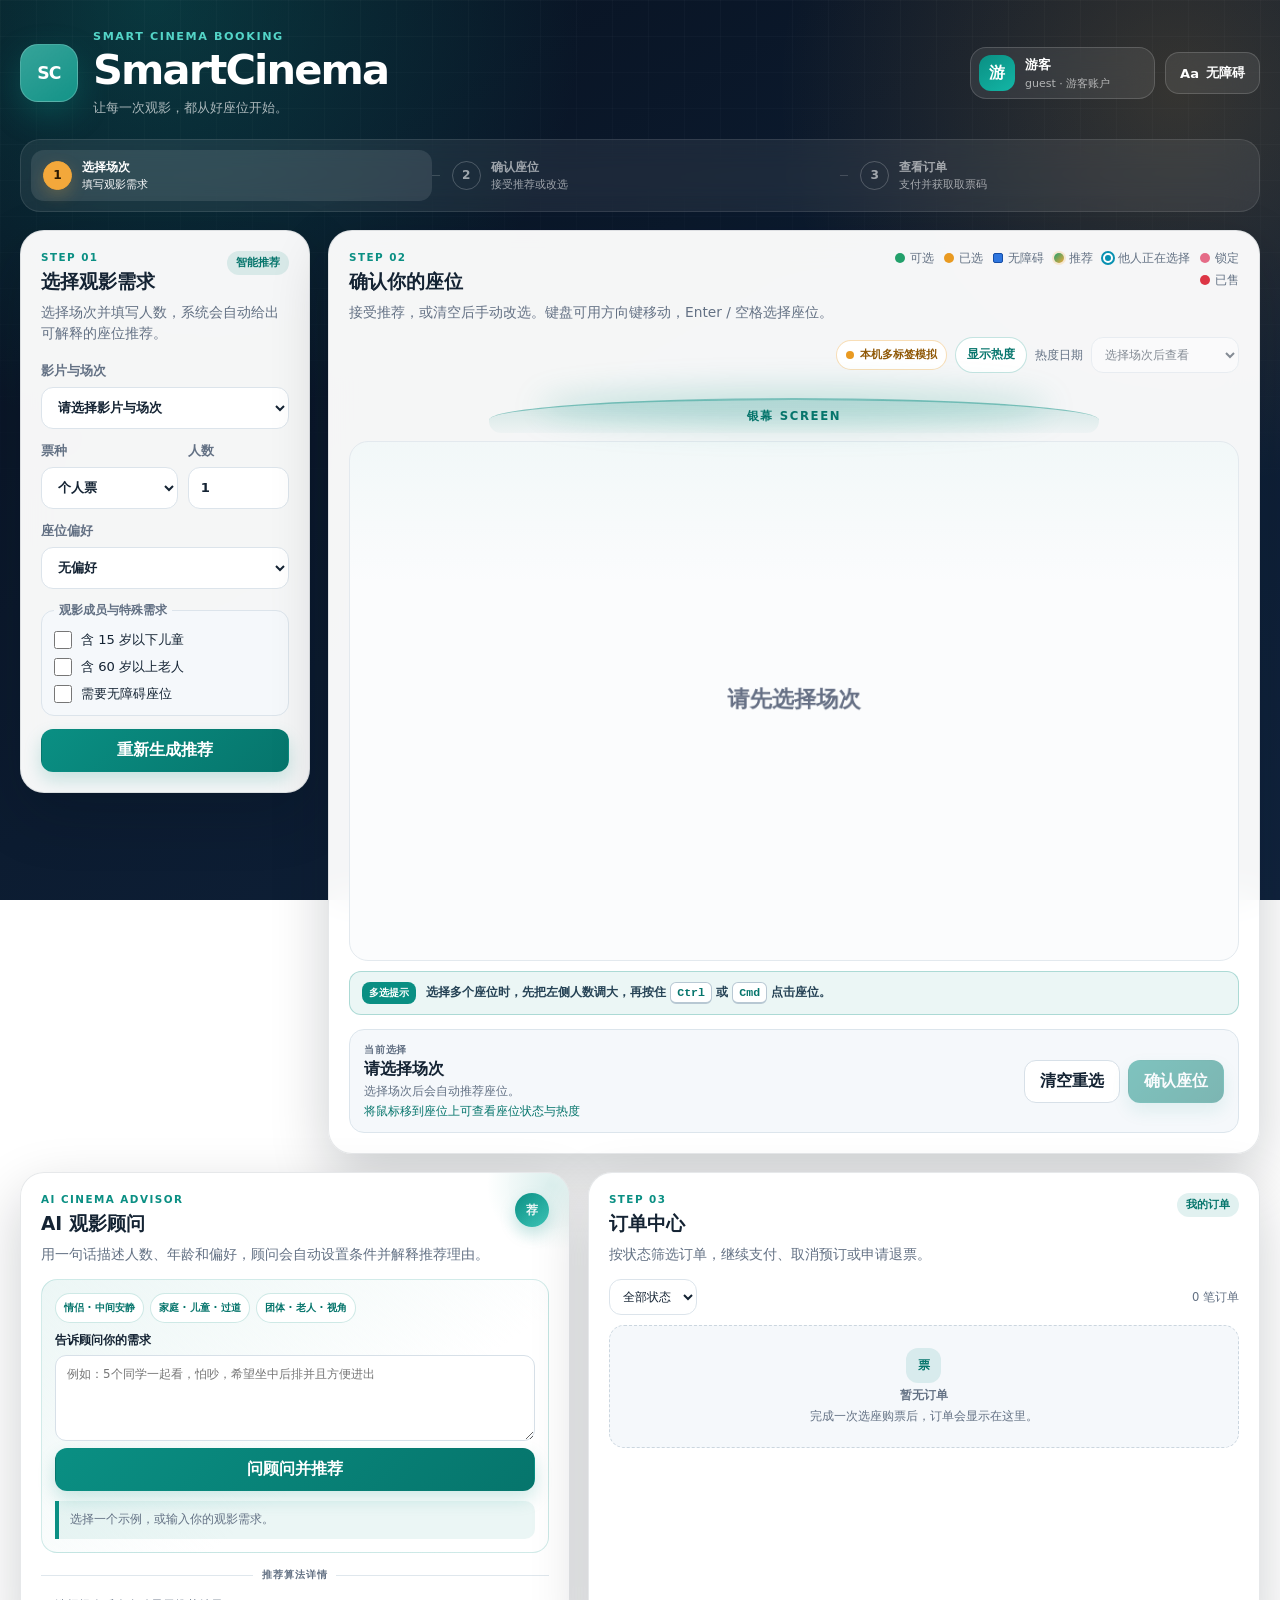
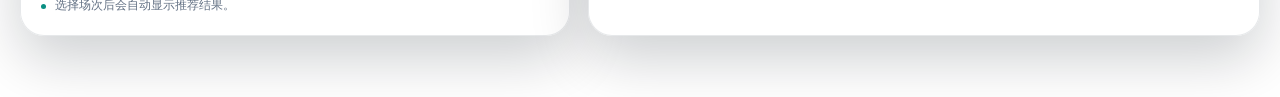
==== commit 1085fa06: "feat: add viewing rating and booking UX fixes" ====
--- a/03_源码/index.html
+++ b/03_源码/index.html
@@ -9,7 +9,8 @@
     />
     <meta name="theme-color" content="#08111f" />
     <title>SmartCinema · 智能影院选座</title>
-    <link rel="stylesheet" href="./css/style.css?v=feature-suite-6" />
+    <link rel="icon" href="data:image/svg+xml,%3Csvg xmlns='http://www.w3.org/2000/svg' viewBox='0 0 64 64'%3E%3Crect width='64' height='64' rx='14' fill='%230a8f83'/%3E%3Ctext x='32' y='40' text-anchor='middle' font-size='24' font-family='Arial' font-weight='700' fill='white'%3ESC%3C/text%3E%3C/svg%3E" />
+    <link rel="stylesheet" href="./css/style.css?v=booking-fixes-3" />
   </head>
   <body>
     <a class="skip-link" href="#booking-workspace">跳到购票区</a>
@@ -26,6 +27,17 @@
         </div>
 
         <div class="topbar-actions">
+          <button
+            id="admin-comparison-button"
+            class="utility-button"
+            type="button"
+            aria-haspopup="dialog"
+            aria-controls="admin-comparison-dialog"
+            hidden
+          >
+            <span aria-hidden="true">▦</span>
+            全部场次
+          </button>
           <button
             id="user-summary"
             class="user-summary"
@@ -73,16 +85,17 @@
 
       <main id="booking-workspace" class="page-grid" tabindex="-1">
         <section class="panel form-panel" aria-labelledby="conditions-title">
-          <div class="panel-title-row">
-            <div>
-              <p class="panel-kicker">STEP 01</p>
-              <h2 id="conditions-title">选择观影需求</h2>
-            </div>
-            <span class="live-badge">智能推荐</span>
-          </div>
-          <p class="panel-note">选择场次并填写人数，系统会自动给出可解释的座位推荐。</p>
-
-          <form id="ticket-form" class="ticket-form">
+          <div id="customer-booking-panel">
+            <div class="panel-title-row">
+              <div>
+                <p class="panel-kicker">STEP 01</p>
+                <h2 id="conditions-title">选择观影需求</h2>
+              </div>
+              <span class="live-badge">智能推荐</span>
+            </div>
+            <p class="panel-note">选择场次并填写人数，系统会自动给出可解释的座位推荐。</p>
+
+            <form id="ticket-form" class="ticket-form">
             <label for="schedule-select">
               <span>影片与场次</span>
               <select id="schedule-select" required></select>
@@ -105,6 +118,7 @@
             <label for="preference">
               <span>座位偏好</span>
               <select id="preference">
+                <option value="none">无偏好</option>
                 <option value="center">中间区域优先</option>
                 <option value="back">后排优先</option>
                 <option value="aisle">靠过道优先</option>
@@ -128,7 +142,25 @@
             <button id="apply-recommendation" class="primary-button recommendation-action" type="button">
               重新生成推荐
             </button>
-          </form>
+            </form>
+          </div>
+
+          <div id="admin-schedule-panel" hidden>
+            <div class="panel-title-row">
+              <div>
+                <p class="panel-kicker">SHOWTIME CONTROL</p>
+                <h2 id="admin-schedule-title">场次运营</h2>
+              </div>
+              <span class="live-badge">管理员</span>
+            </div>
+            <p class="panel-note">切换场次查看实时座位库存与订单；座位图在管理员模式下仅供查看。</p>
+            <label class="admin-schedule-picker" for="admin-schedule-select">
+              <span>当前场次</span>
+              <select id="admin-schedule-select"></select>
+            </label>
+            <div id="admin-schedule-details" class="admin-schedule-details"></div>
+            <div id="admin-schedule-metrics" class="admin-metric-grid" aria-live="polite"></div>
+          </div>
         </section>
 
         <section class="panel seat-panel" aria-labelledby="seat-map-title">
@@ -136,7 +168,7 @@
             <div>
               <p class="panel-kicker">STEP 02</p>
               <h2 id="seat-map-title">确认你的座位</h2>
-              <p class="panel-note">
+              <p id="seat-map-note" class="panel-note">
                 接受推荐，或清空后手动改选。键盘可用方向键移动，Enter / 空格选择座位。
               </p>
             </div>
@@ -146,9 +178,6 @@
               <span><i class="seat-dot accessible"></i>无障碍</span>
               <span><i class="seat-dot recommended"></i>推荐</span>
               <span><i class="seat-dot remote"></i>他人正在选择</span>
-              <span class="heat-legend-item" hidden><i class="seat-dot heat-hot"></i>热门</span>
-              <span class="heat-legend-item" hidden><i class="seat-dot heat-medium"></i>一般</span>
-              <span class="heat-legend-item" hidden><i class="seat-dot heat-cold"></i>冷门</span>
               <span><i class="seat-dot reserved"></i>锁定</span>
               <span><i class="seat-dot sold"></i>已售</span>
             </div>
@@ -164,6 +193,12 @@
             <select id="heat-day-select" disabled>
               <option value="6">选择场次后查看</option>
             </select>
+            <div class="heat-legend" aria-label="热度颜色图例" hidden>
+              <span>热度</span>
+              <span class="heat-legend-item" hidden><i class="seat-dot heat-hot"></i>热门</span>
+              <span class="heat-legend-item" hidden><i class="seat-dot heat-medium"></i>一般</span>
+              <span class="heat-legend-item" hidden><i class="seat-dot heat-cold"></i>冷门</span>
+            </div>
           </div>
 
           <div class="screen-wrap" aria-hidden="true">
@@ -181,6 +216,11 @@
             ></canvas>
           </div>
 
+          <div class="multi-select-hint" role="note" aria-label="多座位选择提示">
+            <span class="hint-badge">多选提示</span>
+            <span>选择多个座位时，先把左侧人数调大，再按住 <kbd>Ctrl</kbd> 或 <kbd>Cmd</kbd> 点击座位。</span>
+          </div>
+
           <div class="selection-bar" aria-live="polite">
             <div class="selection-copy">
               <span class="selection-label">当前选择</span>
@@ -191,6 +231,7 @@
             <div class="selection-actions">
               <button id="clear-selection" class="secondary-button" type="button">清空重选</button>
               <button id="submit-selection" class="primary-button" type="button" disabled>确认座位</button>
+              <button id="restart-booking" class="secondary-button" type="button" hidden>重新订票</button>
             </div>
           </div>
         </section>
@@ -240,7 +281,7 @@
               </div>
               <span id="order-scope-badge" class="scope-badge">我的订单</span>
             </div>
-            <p class="panel-note">按状态筛选订单，继续支付、取消预订或申请退票。</p>
+            <p id="orders-note" class="panel-note">按状态筛选订单，继续支付、取消预订或申请退票。</p>
 
             <div class="order-toolbar">
               <label for="order-status-filter">
@@ -272,6 +313,36 @@
       </footer>
     </div>
 
+    <dialog id="admin-comparison-dialog" class="app-dialog admin-comparison-dialog" aria-labelledby="admin-comparison-title">
+      <div class="dialog-card">
+        <div class="dialog-head">
+          <div>
+            <p class="eyebrow">SHOWTIME COMPARISON</p>
+            <h2 id="admin-comparison-title">全部场次比较</h2>
+          </div>
+          <button class="dialog-close icon-button" type="button" data-close-dialog="admin-comparison-dialog" aria-label="关闭场次比较">×</button>
+        </div>
+        <p class="panel-note">上座率与估算票房按当前座位状态计算，仅用于课程项目的运营演示。</p>
+        <div id="admin-comparison-summary" class="admin-comparison-summary"></div>
+        <div class="admin-comparison-table-wrap">
+          <table class="admin-comparison-table">
+            <thead>
+              <tr>
+                <th scope="col">场次</th>
+                <th scope="col">影厅</th>
+                <th scope="col">已售 / 座位</th>
+                <th scope="col">上座率</th>
+                <th scope="col">订单</th>
+                <th scope="col">估算票房</th>
+                <th scope="col"><span class="visually-hidden">操作</span></th>
+              </tr>
+            </thead>
+            <tbody id="admin-comparison-body"></tbody>
+          </table>
+        </div>
+      </div>
+    </dialog>
+
     <dialog id="payment-dialog" class="app-dialog" aria-labelledby="payment-dialog-title">
       <div class="dialog-card payment-dialog-card">
         <p class="eyebrow">ORDER PAYMENT</p>
@@ -287,6 +358,42 @@
       </div>
     </dialog>
 
+    <dialog id="rating-dialog" class="app-dialog" aria-labelledby="rating-dialog-title">
+      <div class="dialog-card rating-dialog-card">
+        <div class="dialog-head">
+          <div>
+            <p class="eyebrow">VIEWING RATING</p>
+            <h2 id="rating-dialog-title">观影体验评分</h2>
+          </div>
+          <button class="dialog-close icon-button" type="button" data-close-dialog="rating-dialog" aria-label="关闭观影评分">×</button>
+        </div>
+        <div id="rating-summary" class="payment-summary rating-summary"></div>
+        <form id="rating-form" class="rating-form">
+          <label for="rating-value">
+            <span>观众手动评分</span>
+            <select id="rating-value" name="ratingValue" required>
+              <option value="5">5 分 · 很满意</option>
+              <option value="4">4 分 · 满意</option>
+              <option value="3">3 分 · 一般</option>
+              <option value="2">2 分 · 不太满意</option>
+              <option value="1">1 分 · 不满意</option>
+            </select>
+          </label>
+          <label for="rating-comment">
+            <span>简短原因</span>
+            <textarea id="rating-comment" name="comment" rows="3" maxlength="120" placeholder="例如：视线清楚，旁边空位多。"></textarea>
+          </label>
+          <p class="panel-note">
+            综合结果 = 系统观影体验评分 70% + 观众手动评分折算值 30%。
+          </p>
+          <div class="dialog-actions">
+            <button class="secondary-button" type="button" data-close-dialog="rating-dialog">取消</button>
+            <button class="primary-button" type="submit">保存评分</button>
+          </div>
+        </form>
+      </div>
+    </dialog>
+
     <dialog id="auth-dialog" class="app-dialog auth-dialog" aria-labelledby="auth-dialog-title">
       <div class="dialog-card">
         <div class="dialog-head">
@@ -430,6 +537,6 @@
 
     <div id="app-announcer" class="visually-hidden" aria-live="assertive" aria-atomic="true"></div>
 
-    <script type="module" src="./js/app.js?v=feature-suite-6"></script>
+    <script type="module" src="./js/app.js?v=booking-fixes-10"></script>
   </body>
 </html>
--- a/03_源码/css/style.css
+++ b/03_源码/css/style.css
@@ -667,6 +667,27 @@
   background: #22c55e;
 }
 
+.heat-legend {
+  display: inline-flex;
+  align-items: center;
+  gap: 8px;
+  padding-left: 10px;
+  border-left: 1px solid #d7e2ea;
+  color: var(--muted);
+  font-size: 0.72rem;
+}
+
+.heat-legend span {
+  display: inline-flex;
+  align-items: center;
+  gap: 5px;
+}
+
+.heat-legend > span:first-child {
+  color: #728195;
+  font-weight: 800;
+}
+
 .heat-toolbar {
   display: flex;
   flex-wrap: wrap;
@@ -811,6 +832,44 @@
   min-width: 560px;
 }
 
+.multi-select-hint {
+  display: flex;
+  align-items: center;
+  gap: 10px;
+  margin-top: 10px;
+  padding: 10px 12px;
+  border: 1px solid rgba(10, 143, 131, 0.28);
+  border-radius: 12px;
+  background: rgba(10, 143, 131, 0.08);
+  color: #254255;
+  font-size: 0.76rem;
+  font-weight: 700;
+}
+
+.hint-badge {
+  flex: 0 0 auto;
+  padding: 4px 7px;
+  border-radius: 8px;
+  background: var(--accent);
+  color: #ffffff;
+  font-size: 0.64rem;
+  font-weight: 850;
+}
+
+.multi-select-hint kbd {
+  display: inline-grid;
+  min-width: 30px;
+  min-height: 22px;
+  place-items: center;
+  padding: 1px 6px;
+  border: 1px solid #b8c8d3;
+  border-bottom-width: 2px;
+  border-radius: 6px;
+  background: #ffffff;
+  color: var(--accent-deep);
+  font: 800 0.72rem ui-monospace, "Cascadia Code", monospace;
+}
+
 .selection-bar {
   display: flex;
   align-items: center;
@@ -871,6 +930,113 @@
 .side-panel {
   display: grid;
   gap: 18px;
+}
+
+body.is-admin-view .recommendation-panel {
+  display: none;
+}
+
+body.is-admin-view #seat-canvas {
+  pointer-events: none;
+}
+
+body.is-admin-view .selection-actions,
+body.is-admin-view .hover-seat {
+  display: none;
+}
+
+body.is-admin-view .selection-bar {
+  justify-content: flex-start;
+}
+
+.admin-schedule-picker {
+  display: grid;
+  gap: 7px;
+  margin-top: 18px;
+  color: var(--text);
+  font-size: 0.76rem;
+  font-weight: 800;
+}
+
+.admin-schedule-picker select {
+  width: 100%;
+  padding: 10px 38px 10px 12px;
+  border: 1px solid #dce4eb;
+  border-radius: 14px;
+  background: #ffffff;
+  color: var(--text);
+}
+
+.admin-schedule-picker select:hover {
+  border-color: #b6c5d1;
+}
+
+.admin-schedule-picker select:focus {
+  border-color: var(--focus);
+  outline: none;
+  box-shadow: 0 0 0 3px rgba(29, 122, 252, 0.12);
+}
+
+.admin-schedule-details {
+  display: grid;
+  gap: 5px;
+  margin-top: 14px;
+  padding: 14px;
+  border: 1px solid rgba(10, 143, 131, 0.18);
+  border-radius: 15px;
+  background: var(--accent-soft);
+}
+
+.admin-schedule-details strong {
+  font-size: 0.92rem;
+}
+
+.admin-schedule-details span {
+  color: var(--muted);
+  font-size: 0.72rem;
+  line-height: 1.45;
+}
+
+.admin-metric-grid,
+.admin-comparison-summary {
+  display: grid;
+  grid-template-columns: repeat(2, minmax(0, 1fr));
+  gap: 9px;
+  margin-top: 12px;
+}
+
+.admin-metric-grid article,
+.admin-comparison-summary article {
+  display: grid;
+  gap: 3px;
+  min-width: 0;
+  padding: 12px;
+  border: 1px solid #e0e8ed;
+  border-radius: 13px;
+  background: #ffffff;
+}
+
+.admin-metric-grid article > span,
+.admin-comparison-summary article > span {
+  color: var(--muted);
+  font-size: 0.64rem;
+  font-weight: 750;
+}
+
+.admin-metric-grid article > strong,
+.admin-comparison-summary article > strong {
+  overflow: hidden;
+  color: var(--accent-deep);
+  font-size: 1.05rem;
+  text-overflow: ellipsis;
+  white-space: nowrap;
+}
+
+.admin-metric-grid article > small,
+.admin-comparison-summary article > small {
+  color: #91a0af;
+  font-size: 0.59rem;
+  line-height: 1.35;
 }
 
 .recommendation-panel {
@@ -1161,6 +1327,33 @@
   font-weight: 650;
 }
 
+.order-rating-summary {
+  display: grid;
+  gap: 6px;
+  margin-top: 10px;
+  padding: 10px;
+  border: 1px solid #dfe8ef;
+  border-radius: 10px;
+  background: #f7fafc;
+  color: #34465a;
+  font-size: 0.68rem;
+}
+
+.order-rating-summary span {
+  display: grid;
+  gap: 2px;
+}
+
+.order-rating-summary b {
+  color: #7f8fa0;
+  font-size: 0.58rem;
+  font-weight: 700;
+}
+
+.order-rating-comment {
+  color: var(--accent-deep);
+}
+
 .pickup-code {
   color: var(--accent-deep);
   font-weight: 900;
@@ -1243,6 +1436,94 @@
   font-size: 0.7rem;
 }
 
+.admin-comparison-summary {
+  grid-template-columns: repeat(3, minmax(0, 1fr));
+  margin: 16px 0;
+}
+
+.admin-comparison-summary article {
+  background: var(--panel-soft);
+}
+
+.admin-comparison-table-wrap {
+  overflow-x: auto;
+  border: 1px solid #e0e7ed;
+  border-radius: 15px;
+}
+
+.admin-comparison-table {
+  width: 100%;
+  border-collapse: collapse;
+  color: #34465a;
+  font-size: 0.74rem;
+}
+
+.admin-comparison-table th,
+.admin-comparison-table td {
+  padding: 11px 12px;
+  border-bottom: 1px solid #e8edf1;
+  text-align: left;
+  white-space: nowrap;
+}
+
+.admin-comparison-table th {
+  background: var(--panel-soft);
+  color: var(--muted);
+  font-size: 0.64rem;
+  letter-spacing: 0.04em;
+}
+
+.admin-comparison-table tbody tr:last-child td {
+  border-bottom: 0;
+}
+
+.admin-comparison-table tbody tr.is-current {
+  background: rgba(10, 143, 131, 0.06);
+}
+
+.admin-comparison-table td:first-child {
+  display: grid;
+  gap: 2px;
+}
+
+.admin-comparison-table td:first-child span {
+  color: var(--muted);
+  font-size: 0.65rem;
+}
+
+.admin-comparison-table .occupancy-value {
+  display: block;
+  margin-bottom: 4px;
+  font-weight: 800;
+}
+
+.admin-comparison-table td i {
+  display: block;
+  width: 80px;
+  height: 4px;
+  overflow: hidden;
+  border-radius: 99px;
+  background: #e5ecef;
+}
+
+.admin-comparison-table td i b {
+  display: block;
+  height: 100%;
+  border-radius: inherit;
+  background: linear-gradient(90deg, var(--accent), var(--accent-warm));
+}
+
+.admin-comparison-table button {
+  min-height: 30px;
+  padding: 5px 10px;
+  border: 1px solid rgba(10, 143, 131, 0.24);
+  border-radius: 9px;
+  background: var(--accent-soft);
+  color: var(--accent-deep);
+  font-size: 0.68rem;
+  font-weight: 800;
+}
+
 .app-dialog {
   width: min(92vw, 520px);
   max-height: min(90vh, 760px);
@@ -1254,6 +1535,15 @@
   box-shadow: 0 28px 90px rgba(0, 8, 20, 0.45);
 }
 
+.app-dialog.admin-comparison-dialog {
+  width: min(96vw, 1320px);
+  max-height: 94vh;
+}
+
+.admin-comparison-dialog .dialog-card {
+  min-width: 0;
+}
+
 .app-dialog::backdrop {
   background: rgba(2, 10, 23, 0.66);
   backdrop-filter: blur(7px);
@@ -1298,6 +1588,40 @@
 
 .payment-summary strong {
   color: var(--text);
+}
+
+.rating-form {
+  display: grid;
+  gap: 12px;
+}
+
+.rating-form label {
+  display: grid;
+  gap: 6px;
+  color: var(--text);
+  font-size: 0.78rem;
+  font-weight: 750;
+}
+
+.rating-form select,
+.rating-form textarea {
+  width: 100%;
+  border: 1px solid #dce5ec;
+  border-radius: 10px;
+  background: #ffffff;
+  color: var(--text);
+  font: inherit;
+}
+
+.rating-form select {
+  min-height: 40px;
+  padding: 0 12px;
+}
+
+.rating-form textarea {
+  resize: vertical;
+  min-height: 84px;
+  padding: 10px 12px;
 }
 
 .dialog-actions {
@@ -1641,6 +1965,7 @@
 
 body.is-high-contrast .panel,
 body.is-high-contrast .selection-bar,
+body.is-high-contrast .multi-select-hint,
 body.is-high-contrast .checkbox-group,
 body.is-high-contrast .order-card,
 body.is-high-contrast .dialog-card,
@@ -1657,6 +1982,14 @@
   box-shadow: 0 0 0 3px #ffffff;
 }
 
+body.is-high-contrast .multi-select-hint kbd {
+  border-color: #000000;
+}
+
+body.is-high-contrast .heat-legend {
+  border-left-color: #000000;
+}
+
 body.is-high-contrast :where(.primary-button, .heat-toggle[aria-pressed="true"]) {
   border: 3px solid #000000;
   background: #000000;
@@ -1786,6 +2119,10 @@
     grid-template-columns: minmax(0, 0.9fr) minmax(0, 1.1fr);
   }
 
+  body.is-admin-view .side-panel {
+    grid-template-columns: minmax(0, 1fr);
+  }
+
   .form-panel {
     top: 12px;
   }
@@ -1833,7 +2170,7 @@
 
   .topbar-actions {
     display: grid;
-    grid-template-columns: minmax(0, 1fr) auto;
+    grid-template-columns: minmax(0, 1fr) auto auto;
   }
 
   .user-summary {
@@ -1864,7 +2201,7 @@
 
   .topbar-actions {
     display: grid;
-    grid-template-columns: minmax(0, 1fr) auto;
+    grid-template-columns: minmax(0, 1fr) auto auto;
   }
 
   .user-summary {
@@ -1900,6 +2237,11 @@
     flex-direction: column;
   }
 
+  .multi-select-hint {
+    align-items: flex-start;
+    flex-direction: column;
+  }
+
   .legend {
     max-width: none;
     justify-content: flex-start;
@@ -1909,6 +2251,12 @@
     justify-content: flex-start;
   }
 
+  .heat-legend {
+    width: 100%;
+    padding-left: 0;
+    border-left: 0;
+  }
+
   .heat-toolbar .inventory-summary {
     width: 100%;
     margin-right: 0;
@@ -1996,4 +2344,9 @@
   .order-card-details {
     grid-template-columns: 1fr;
   }
-}
+
+  .admin-metric-grid,
+  .admin-comparison-summary {
+    grid-template-columns: 1fr;
+  }
+}
